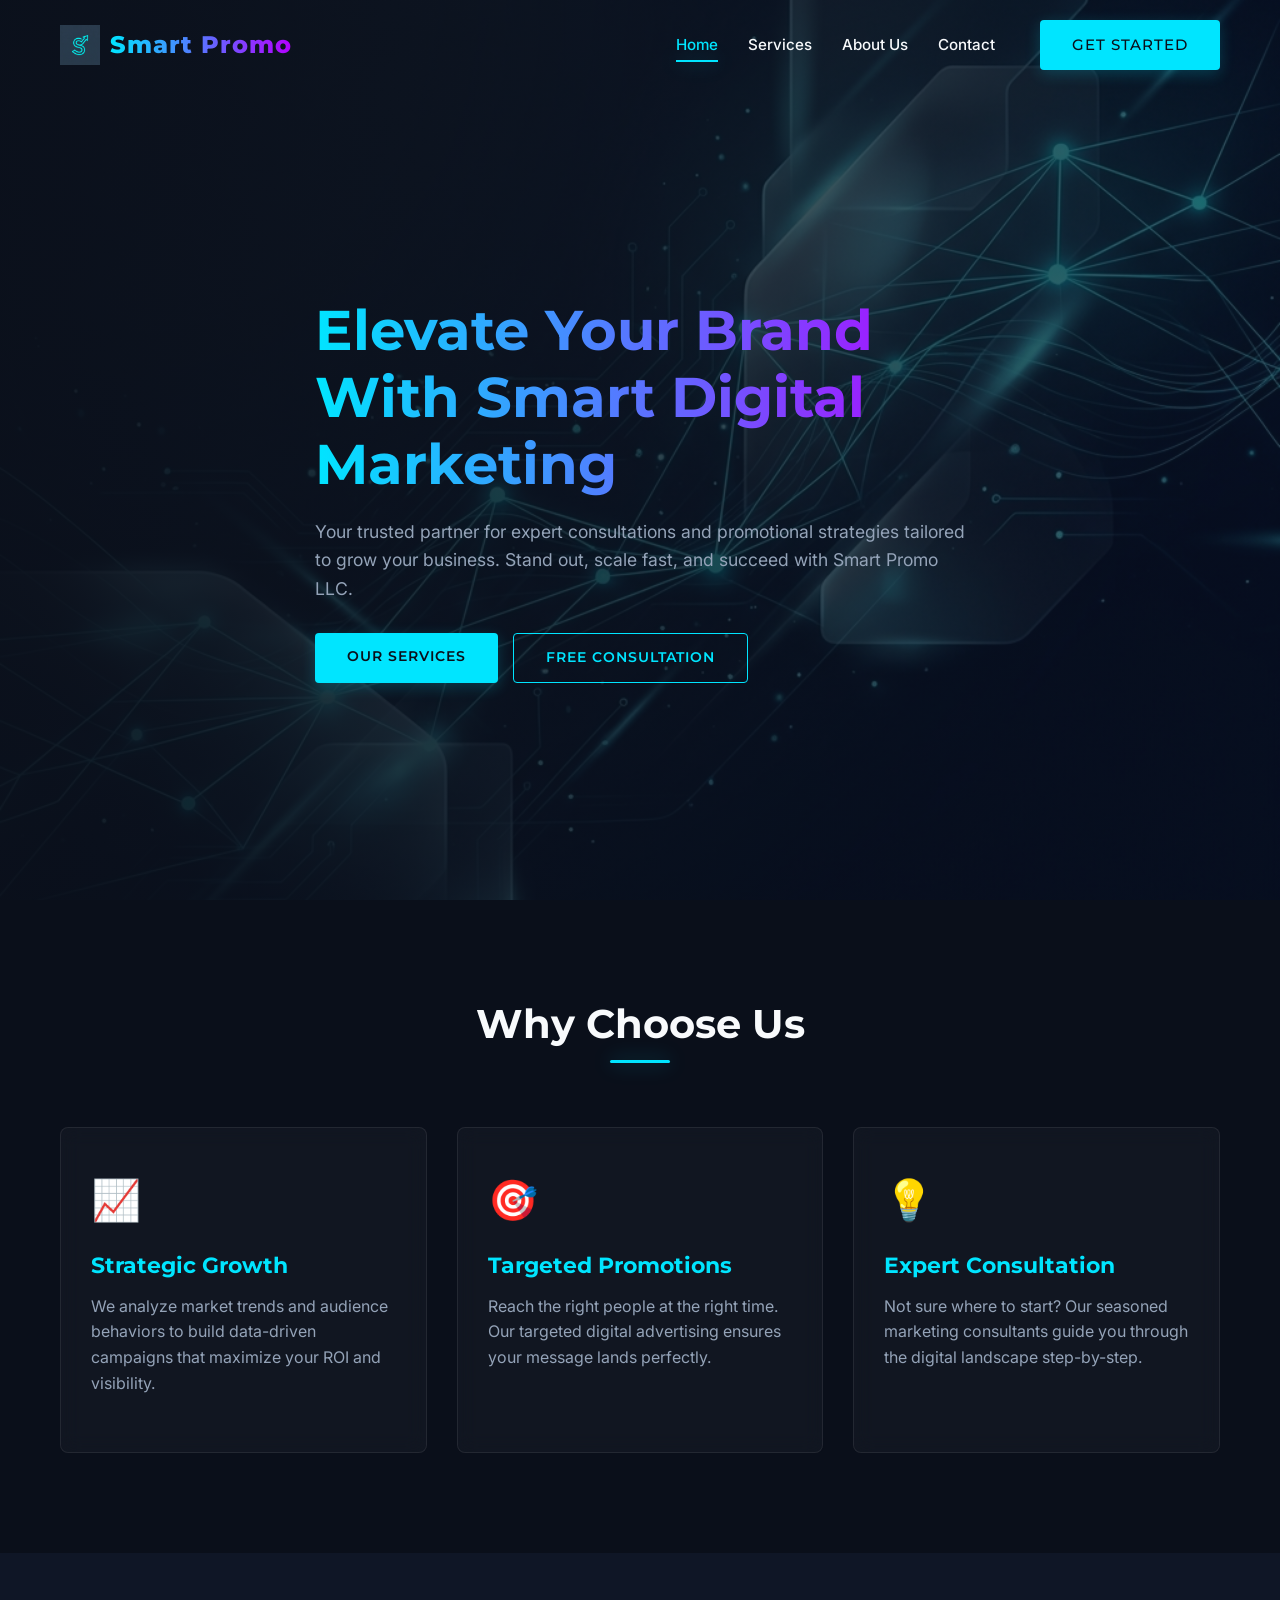
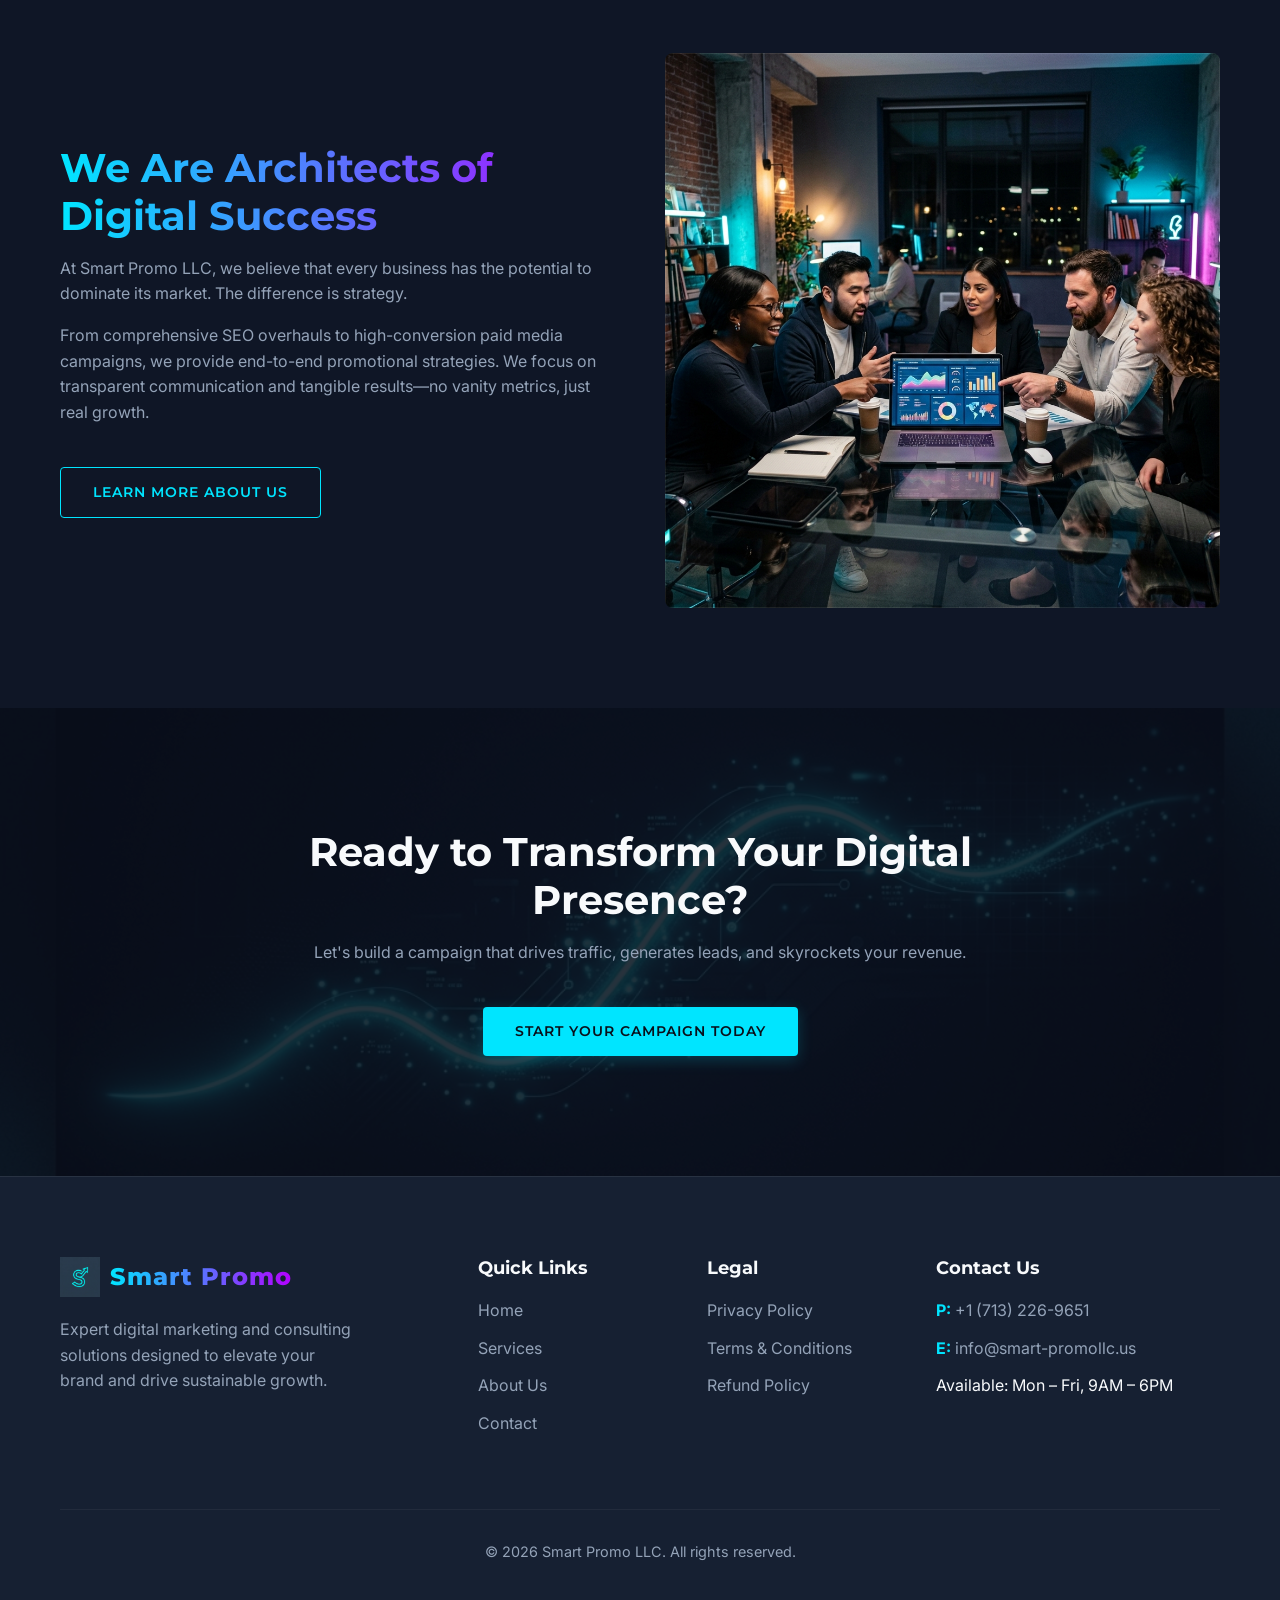
==== index.html @ 74897e9b "feat: initial commit for Smart Promo LLC website build" ====
<!DOCTYPE html>
<html lang="en">
<head>
  <meta charset="UTF-8">
  <meta name="viewport" content="width=device-width, initial-scale=1.0">
  <title>Smart Promo LLC — Digital Marketing & Brand Growth</title>
  <meta name="description" content="Smart Promo LLC helps businesses grow through expert digital marketing, promotional strategies, and consulting.">
  <link rel="stylesheet" href="style.css">
  <link rel="icon" href="logo.png" type="image/png">
</head>
<body>

  <!-- Header / Navigation -->
  <header class="header">
    <div class="container nav-container">
      <a href="index.html" class="logo-wrapper">
        <img src="logo.png" alt="Smart Promo LLC Icon" class="logo-icon">
        <span class="logo-text text-gradient">Smart Promo</span>
      </a>
      
      <button class="mobile-menu-btn">☰</button>
      
      <nav class="nav-links">
        <a href="index.html">Home</a>
        <a href="services.html">Services</a>
        <a href="about.html">About Us</a>
        <a href="contact.html">Contact</a>
        <a href="contact.html" class="btn btn-primary" style="color: #0a0f1a; margin-left: 15px;">Get Started</a>
      </nav>
    </div>
  </header>

  <!-- Hero Section -->
  <section class="hero">
    <div class="container">
      <div class="hero-content reveal">
        <h1 class="text-gradient">Elevate Your Brand With Smart Digital Marketing</h1>
        <p>Your trusted partner for expert consultations and promotional strategies tailored to grow your business. Stand out, scale fast, and succeed with Smart Promo LLC.</p>
        <div class="hero-buttons">
          <a href="services.html" class="btn btn-primary">Our Services</a>
          <a href="contact.html" class="btn btn-outline">Free Consultation</a>
        </div>
      </div>
    </div>
  </section>

  <!-- Key Values / Quick Services -->
  <section class="section-padding">
    <div class="container">
      <div class="section-title reveal">
        <h2>Why Choose Us</h2>
      </div>
      
      <div class="glass-grid">
        <div class="glass-card reveal">
          <div class="icon">📈</div>
          <h3 class="text-cyan">Strategic Growth</h3>
          <p>We analyze market trends and audience behaviors to build data-driven campaigns that maximize your ROI and visibility.</p>
        </div>
        
        <div class="glass-card reveal" style="transition-delay: 0.1s;">
          <div class="icon">🎯</div>
          <h3 class="text-cyan">Targeted Promotions</h3>
          <p>Reach the right people at the right time. Our targeted digital advertising ensures your message lands perfectly.</p>
        </div>
        
        <div class="glass-card reveal" style="transition-delay: 0.2s;">
          <div class="icon">💡</div>
          <h3 class="text-cyan">Expert Consultation</h3>
          <p>Not sure where to start? Our seasoned marketing consultants guide you through the digital landscape step-by-step.</p>
        </div>
      </div>
    </div>
  </section>

  <!-- About Preview -->
  <section class="section-padding bg-secondary">
    <div class="container split-layout">
      <div class="content reveal">
        <h2 class="text-gradient">We Are Architects of Digital Success</h2>
        <p>At Smart Promo LLC, we believe that every business has the potential to dominate its market. The difference is strategy.</p>
        <p>From comprehensive SEO overhauls to high-conversion paid media campaigns, we provide end-to-end promotional strategies. We focus on transparent communication and tangible results—no vanity metrics, just real growth.</p>
        <br>
        <a href="about.html" class="btn btn-outline">Learn More About Us</a>
      </div>
      <div class="image-wrapper reveal">
        <img src="images/about.png" alt="Smart Promo LLC Digital Marketing Team">
      </div>
    </div>
  </section>

  <!-- CTA Section -->
  <section class="cta-section">
    <div class="container">
      <div class="cta-content reveal">
        <h2>Ready to Transform Your Digital Presence?</h2>
        <p>Let's build a campaign that drives traffic, generates leads, and skyrockets your revenue.</p>
        <br>
        <a href="contact.html" class="btn btn-primary">Start Your Campaign Today</a>
      </div>
    </div>
  </section>

  <!-- Footer -->
  <footer class="footer">
    <div class="container">
      <div class="footer-grid">
        <div class="footer-col">
          <div class="logo-wrapper" style="margin-bottom: 20px;">
            <img src="logo.png" alt="Smart Promo LLC Logo" class="logo-icon">
            <span class="logo-text text-gradient">Smart Promo</span>
          </div>
          <p style="max-width: 300px;">Expert digital marketing and consulting solutions designed to elevate your brand and drive sustainable growth.</p>
        </div>
        
        <div class="footer-col">
          <h4>Quick Links</h4>
          <ul class="footer-links">
            <li><a href="index.html">Home</a></li>
            <li><a href="services.html">Services</a></li>
            <li><a href="about.html">About Us</a></li>
            <li><a href="contact.html">Contact</a></li>
          </ul>
        </div>
        
        <div class="footer-col">
          <h4>Legal</h4>
          <ul class="footer-links">
            <li><a href="privacy-policy.html">Privacy Policy</a></li>
            <li><a href="terms-and-conditions.html">Terms & Conditions</a></li>
            <li><a href="refund-policy.html">Refund Policy</a></li>
          </ul>
        </div>
        
        <div class="footer-col">
          <h4>Contact Us</h4>
          <ul class="footer-links">
            <li><strong class="text-cyan">P:</strong> <a href="tel:+17132269651">+1 (713) 226-9651</a></li>
            <li><strong class="text-cyan">E:</strong> <a href="mailto:info@smart-promollc.us">info@smart-promollc.us</a></li>
            <li>Available: Mon – Fri, 9AM – 6PM</li>
          </ul>
        </div>
      </div>
      
      <div class="footer-bottom">
        <p>&copy; 2026 Smart Promo LLC. All rights reserved.</p>
      </div>
    </div>
  </footer>

  <script src="main.js"></script>
</body>
</html>
---- style.css ----
@import url('https://fonts.googleapis.com/css2?family=Inter:wght@300;400;500;600;700&family=Montserrat:wght@500;600;700;800&display=swap');

:root {
  /* Dark Slate Blue Theme Inspired by NTZ Solutions */
  --bg-primary: #0a0f1a;
  --bg-secondary: #0f1626;
  --bg-tertiary: #162032;
  
  /* Cyber / Tech Accents */
  --accent-cyan: #00e5ff;
  --accent-cyan-hover: #00b8cc;
  --accent-magenta: #b400ff;
  
  /* Text Colors */
  --text-main: #f8fafc;
  --text-muted: #94a3b8;
  
  /* Components */
  --card-bg: rgba(255, 255, 255, 0.03);
  --card-border: rgba(255, 255, 255, 0.08);
  --glass-bg: rgba(10, 15, 26, 0.85);
  
  /* Effects */
  --glow-cyan: 0 0 20px rgba(0, 229, 255, 0.4);
  --glow-magenta: 0 0 20px rgba(180, 0, 255, 0.4);
  --transition: all 0.3s cubic-bezier(0.4, 0, 0.2, 1);
  
  /* Typography */
  --font-heading: 'Montserrat', sans-serif;
  --font-body: 'Inter', sans-serif;
}

/* Base Styles */
* {
  margin: 0;
  padding: 0;
  box-sizing: border-box;
}

html {
  scroll-behavior: smooth;
}

body {
  font-family: var(--font-body);
  background-color: var(--bg-primary);
  color: var(--text-main);
  line-height: 1.6;
  overflow-x: hidden;
}

h1, h2, h3, h4, h5, h6 {
  font-family: var(--font-heading);
  font-weight: 700;
  line-height: 1.2;
  margin-bottom: 1rem;
}

h1 { font-size: 3.5rem; }
h2 { font-size: 2.5rem; }
h3 { font-size: 1.75rem; }

p {
  color: var(--text-muted);
  margin-bottom: 1rem;
}

a {
  text-decoration: none;
  color: var(--text-main);
  transition: var(--transition);
}

ul {
  list-style: none;
}

img {
  max-width: 100%;
  height: auto;
  display: block;
}

.container {
  max-width: 1200px;
  margin: 0 auto;
  padding: 0 20px;
}

/* Typography Utilities */
.text-cyan {
  color: var(--accent-cyan);
}

.text-gradient {
  background: linear-gradient(90deg, var(--accent-cyan), var(--accent-magenta));
  -webkit-background-clip: text;
  -webkit-text-fill-color: transparent;
}

.section-title {
  text-align: center;
  margin-bottom: 3rem;
}

.section-title h2 {
  display: inline-block;
  position: relative;
  padding-bottom: 15px;
}

.section-title h2::after {
  content: '';
  position: absolute;
  bottom: 0;
  left: 50%;
  transform: translateX(-50%);
  width: 60px;
  height: 3px;
  background: var(--accent-cyan);
  border-radius: 2px;
  box-shadow: var(--glow-cyan);
}

/* Button Styles */
.btn {
  display: inline-block;
  padding: 0.8rem 2rem;
  font-family: var(--font-heading);
  font-weight: 600;
  text-transform: uppercase;
  letter-spacing: 1px;
  border-radius: 4px;
  cursor: pointer;
  border: none;
  transition: var(--transition);
  font-size: 0.9rem;
}

.btn-primary {
  background-color: var(--accent-cyan);
  color: var(--bg-primary);
  box-shadow: 0 4px 15px rgba(0, 229, 255, 0.2);
}

.btn-primary:hover {
  background-color: var(--accent-cyan-hover);
  box-shadow: var(--glow-cyan);
  transform: translateY(-2px);
}

.btn-outline {
  background: transparent;
  border: 1px solid var(--accent-cyan);
  color: var(--accent-cyan);
}

.btn-outline:hover {
  background: rgba(0, 229, 255, 0.1);
  box-shadow: inset 0 0 10px rgba(0, 229, 255, 0.2);
}

/* Header & Navigation */
.header {
  position: fixed;
  top: 0;
  width: 100%;
  z-index: 1000;
  background: transparent;
  transition: var(--transition);
  padding: 20px 0;
}

.header.scrolled {
  background: var(--glass-bg);
  backdrop-filter: blur(10px);
  -webkit-backdrop-filter: blur(10px);
  padding: 15px 0;
  border-bottom: 1px solid var(--card-border);
}

.nav-container {
  display: flex;
  justify-content: space-between;
  align-items: center;
}

.logo-wrapper {
  display: flex;
  align-items: center;
  gap: 10px;
}

.logo-icon {
  width: 40px;
  height: auto;
}

.logo-text {
  font-family: var(--font-heading);
  font-size: 1.5rem;
  font-weight: 800;
  letter-spacing: 1px;
}

.nav-links {
  display: flex;
  gap: 30px;
  align-items: center;
}

.nav-links a {
  font-weight: 500;
  font-size: 0.95rem;
  position: relative;
}

.nav-links a::after {
  content: '';
  position: absolute;
  bottom: -5px;
  left: 0;
  width: 0;
  height: 2px;
  background: var(--accent-cyan);
  transition: var(--transition);
  box-shadow: var(--glow-cyan);
}

.nav-links a:hover::after,
.nav-links a.active::after {
  width: 100%;
}

.nav-links a:hover,
.nav-links a.active {
  color: var(--accent-cyan);
}

.mobile-menu-btn {
  display: none;
  font-size: 1.5rem;
  color: var(--text-main);
  background: none;
  border: none;
  cursor: pointer;
}

/* Hero Section */
.hero {
  min-height: 100vh;
  display: flex;
  align-items: center;
  position: relative;
  background: url('images/hero.png') center/cover no-repeat;
  padding-top: 80px;
}

.hero::before {
  content: '';
  position: absolute;
  top: 0;
  left: 0;
  width: 100%;
  height: 100%;
  background: linear-gradient(to right, rgba(10, 15, 26, 0.95) 0%, rgba(10, 15, 26, 0.6) 100%);
}

.hero-content {
  position: relative;
  z-index: 1;
  max-width: 650px;
}

.hero h1 {
  margin-bottom: 20px;
}

.hero p {
  font-size: 1.1rem;
  margin-bottom: 30px;
}

.hero-buttons {
  display: flex;
  gap: 15px;
}

/* Glass Cards (Services/Features) */
.glass-grid {
  display: grid;
  grid-template-columns: repeat(auto-fit, minmax(300px, 1fr));
  gap: 30px;
  margin-top: 3rem;
}

.glass-card {
  background: var(--card-bg);
  border: 1px solid var(--card-border);
  border-radius: 8px;
  padding: 40px 30px;
  backdrop-filter: blur(10px);
  -webkit-backdrop-filter: blur(10px);
  transition: var(--transition);
  position: relative;
  overflow: hidden;
}

.glass-card::before {
  content: '';
  position: absolute;
  top: 0;
  left: 0;
  width: 2px;
  height: 0;
  background: var(--accent-cyan);
  transition: var(--transition);
  box-shadow: var(--glow-cyan);
}

.glass-card:hover {
  transform: translateY(-5px);
  background: rgba(255, 255, 255, 0.05);
  border-color: rgba(0, 229, 255, 0.2);
  box-shadow: 0 10px 30px rgba(0, 0, 0, 0.5);
}

.glass-card:hover::before {
  height: 100%;
}

.glass-card .icon {
  font-size: 2.5rem;
  color: var(--accent-cyan);
  margin-bottom: 20px;
}

.glass-card h3 {
  margin-bottom: 15px;
  font-size: 1.4rem;
}

/* Layout Sections */
.section-padding {
  padding: 100px 0;
}

.bg-secondary {
  background-color: var(--bg-secondary);
}

.split-layout {
  display: grid;
  grid-template-columns: 1fr 1fr;
  gap: 50px;
  align-items: center;
}

.image-wrapper {
  position: relative;
  border-radius: 8px;
  overflow: hidden;
}

.image-wrapper::after {
  content: '';
  position: absolute;
  top: 0;
  left: 0;
  width: 100%;
  height: 100%;
  box-shadow: inset 0 0 0 1px var(--card-border);
  pointer-events: none;
}

/* CTA Section */
.cta-section {
  background: url('images/cta.png') center/cover no-repeat;
  position: relative;
  text-align: center;
  padding: 120px 0;
}

.cta-section::before {
  content: '';
  position: absolute;
  top: 0;
  left: 0;
  width: 100%;
  height: 100%;
  background: rgba(10, 15, 26, 0.85);
}

.cta-content {
  position: relative;
  z-index: 1;
  max-width: 800px;
  margin: 0 auto;
}

/* Contact Form */
.contact-grid {
  display: grid;
  grid-template-columns: 1fr 1.5fr;
  gap: 50px;
}

.contact-info-card {
  background: var(--bg-secondary);
  padding: 40px;
  border-radius: 8px;
  border: 1px solid var(--card-border);
}

.contact-item {
  display: flex;
  align-items: flex-start;
  gap: 15px;
  margin-bottom: 30px;
}

.contact-item .icon {
  color: var(--accent-cyan);
  font-size: 1.5rem;
}

.form-group {
  margin-bottom: 20px;
}

.form-group label {
  display: block;
  margin-bottom: 8px;
  font-size: 0.9rem;
  color: var(--text-muted);
}

.form-control {
  width: 100%;
  background: rgba(255, 255, 255, 0.05);
  border: 1px solid var(--card-border);
  padding: 12px 15px;
  border-radius: 4px;
  color: var(--text-main);
  font-family: var(--font-body);
  transition: var(--transition);
}

.form-control:focus {
  outline: none;
  border-color: var(--accent-cyan);
  background: rgba(255, 255, 255, 0.08);
}

textarea.form-control {
  resize: vertical;
  min-height: 150px;
}

/* Page Headers (for inner pages) */
.page-header {
  padding: 160px 0 80px;
  text-align: center;
  background: var(--bg-secondary);
  border-bottom: 1px solid var(--card-border);
}

.breadcrumbs {
  margin-top: 15px;
  color: var(--text-muted);
  font-size: 0.9rem;
}

.breadcrumbs a {
  color: var(--accent-cyan);
}

/* Legal Pages Content */
.legal-content {
  max-width: 800px;
  margin: 0 auto;
}

.legal-content h3 {
  margin-top: 2rem;
  color: var(--text-main);
}

.legal-content ul {
  list-style: disc;
  padding-left: 20px;
  margin-bottom: 1rem;
  color: var(--text-muted);
}

/* Footer */
.footer {
  background: var(--bg-tertiary);
  padding: 80px 0 30px;
  border-top: 1px solid var(--card-border);
}

.footer-grid {
  display: grid;
  grid-template-columns: 2fr 1fr 1fr 1.5fr;
  gap: 40px;
  margin-bottom: 60px;
}

.footer-col h4 {
  color: var(--text-main);
  margin-bottom: 20px;
  font-size: 1.1rem;
}

.footer-links li {
  margin-bottom: 12px;
}

.footer-links a {
  color: var(--text-muted);
}

.footer-links a:hover {
  color: var(--accent-cyan);
}

.footer-bottom {
  text-align: center;
  padding-top: 30px;
  border-top: 1px solid rgba(255, 255, 255, 0.05);
  color: var(--text-muted);
  font-size: 0.9rem;
}

/* Scroll Reveal Animation */
.reveal {
  opacity: 0;
  transform: translateY(30px);
  transition: all 0.8s ease;
}

.reveal.active {
  opacity: 1;
  transform: translateY(0);
}

/* Responsive Design */
@media (max-width: 992px) {
  h1 { font-size: 3rem; }
  .split-layout, .contact-grid {
    grid-template-columns: 1fr;
  }
  .footer-grid {
    grid-template-columns: 1fr 1fr;
  }
}

@media (max-width: 768px) {
  h1 { font-size: 2.5rem; }
  h2 { font-size: 2rem; }
  
  .nav-links {
    position: fixed;
    top: 0;
    right: -100%;
    width: 250px;
    height: 100vh;
    background: var(--bg-secondary);
    flex-direction: column;
    padding-top: 100px;
    transition: var(--transition);
    border-left: 1px solid var(--card-border);
  }

  .nav-links.active {
    right: 0;
  }

  .mobile-menu-btn {
    display: block;
    z-index: 1001;
  }
  
  .footer-grid {
    grid-template-columns: 1fr;
  }
}
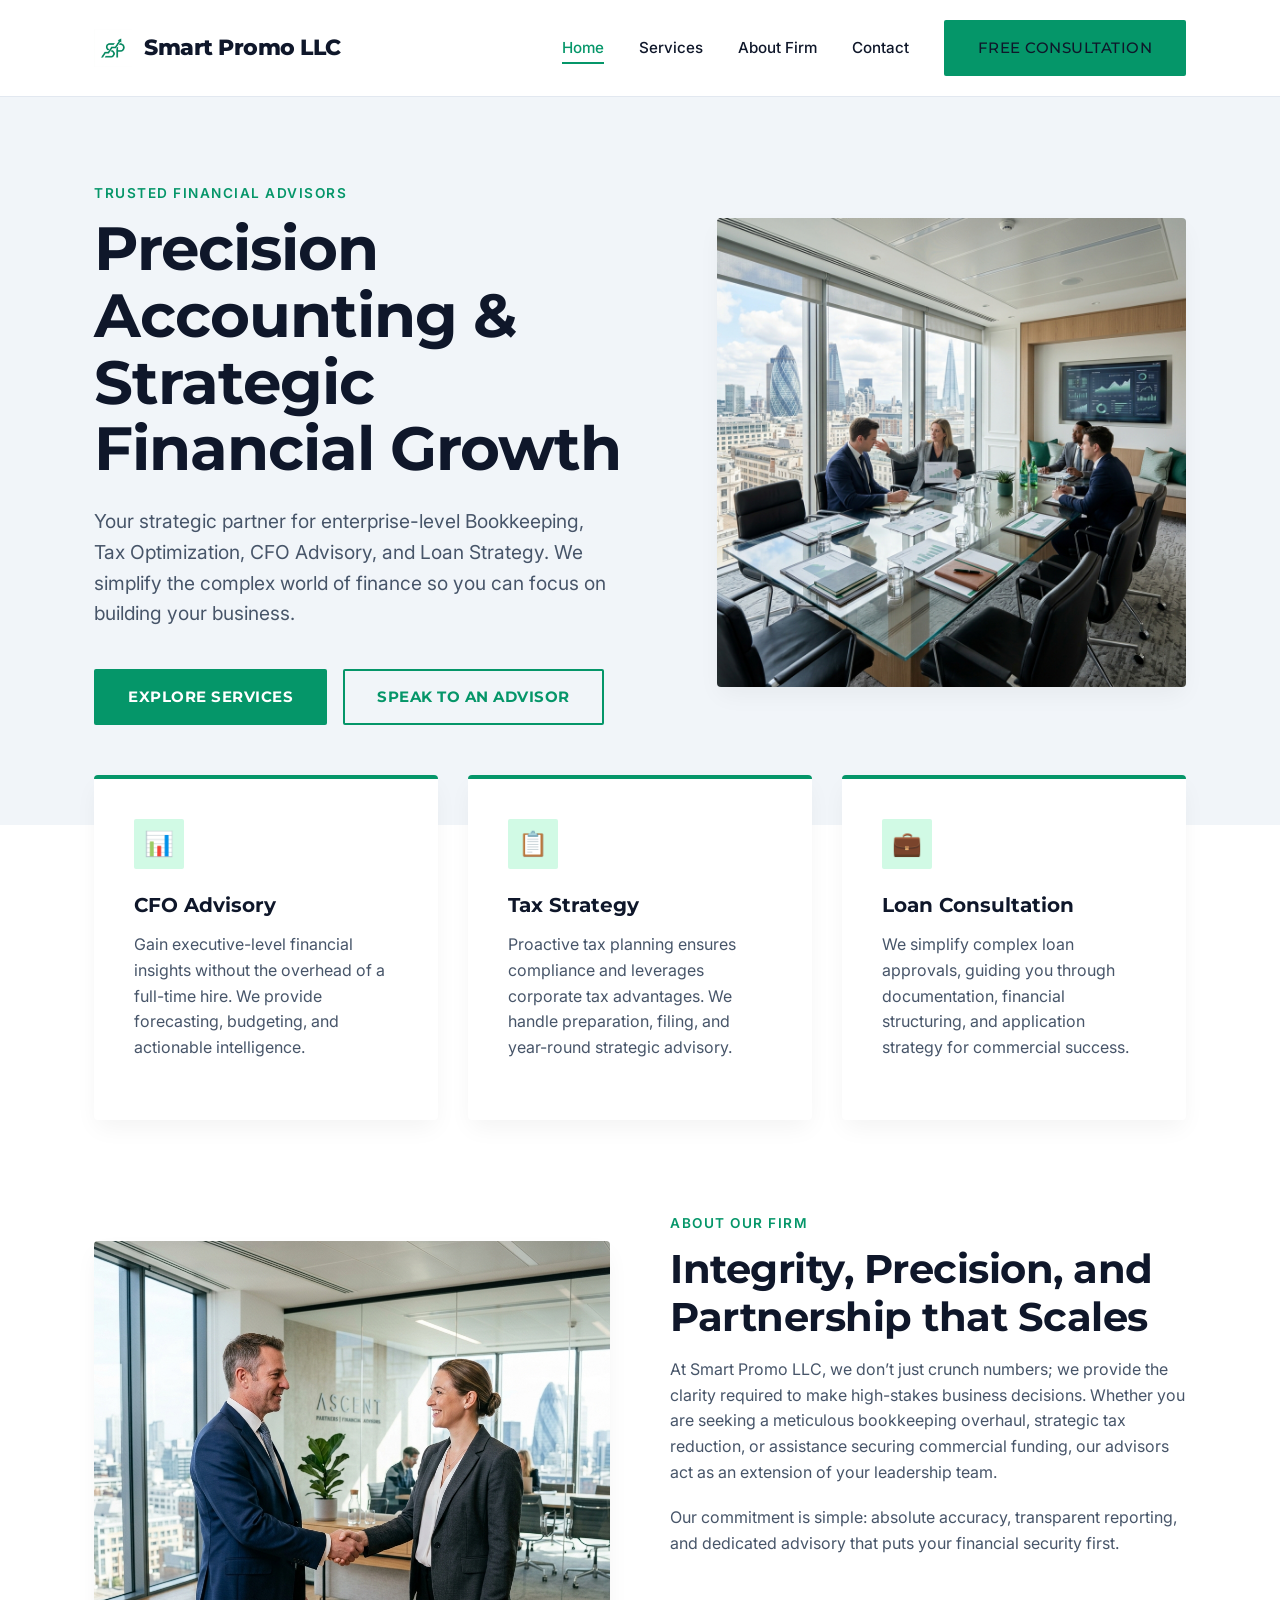
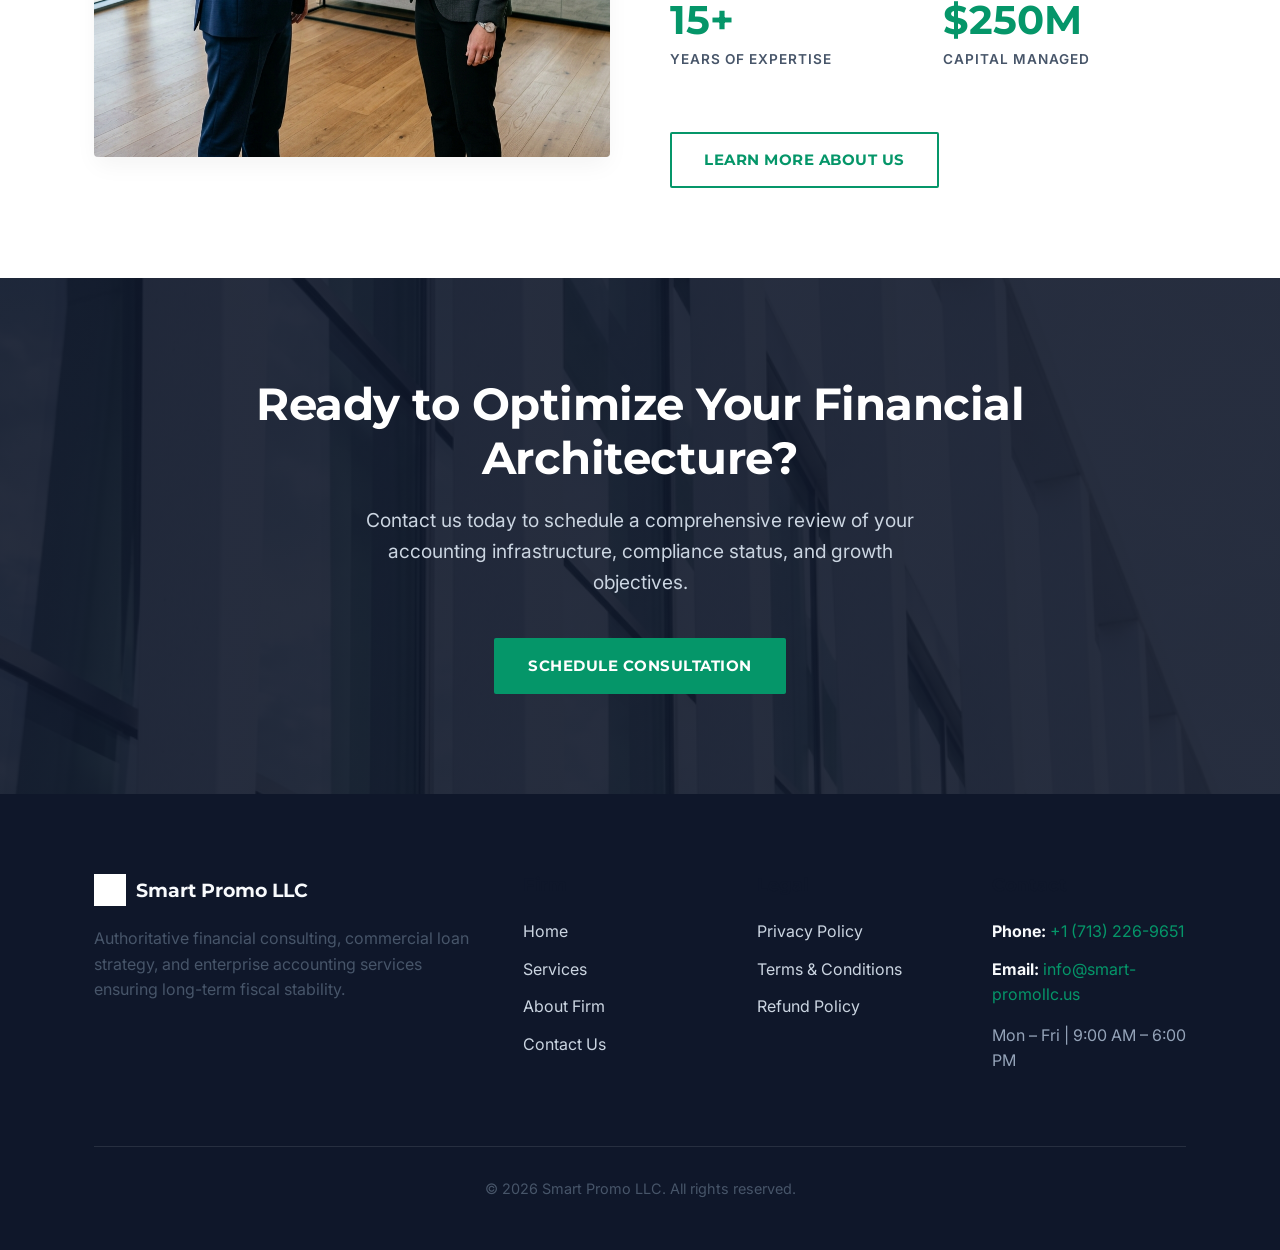
==== commit 8efc8bfd: "refactor: pivot to corporate light theme and financial accounting content" ====
--- a/index.html
+++ b/index.html
@@ -3,19 +3,19 @@
 <head>
   <meta charset="UTF-8">
   <meta name="viewport" content="width=device-width, initial-scale=1.0">
-  <title>Smart Promo LLC — Digital Marketing & Brand Growth</title>
-  <meta name="description" content="Smart Promo LLC helps businesses grow through expert digital marketing, promotional strategies, and consulting.">
+  <title>Smart Promo LLC — Expert Financial Consulting & Tax Services</title>
+  <meta name="description" content="Professional Bookkeeping, Virtual CFO, Tax Advisory, and Loan Consultation services by Smart Promo LLC.">
   <link rel="stylesheet" href="style.css">
   <link rel="icon" href="logo.png" type="image/png">
 </head>
 <body>
 
-  <!-- Header / Navigation -->
+  <!-- Header -->
   <header class="header">
     <div class="container nav-container">
       <a href="index.html" class="logo-wrapper">
         <img src="logo.png" alt="Smart Promo LLC Icon" class="logo-icon">
-        <span class="logo-text text-gradient">Smart Promo</span>
+        <span class="logo-text">Smart Promo LLC</span>
       </a>
       
       <button class="mobile-menu-btn">☰</button>
@@ -23,81 +23,88 @@
       <nav class="nav-links">
         <a href="index.html">Home</a>
         <a href="services.html">Services</a>
-        <a href="about.html">About Us</a>
+        <a href="about.html">About Firm</a>
         <a href="contact.html">Contact</a>
-        <a href="contact.html" class="btn btn-primary" style="color: #0a0f1a; margin-left: 15px;">Get Started</a>
+        <a href="contact.html" class="btn btn-primary">Free Consultation</a>
       </nav>
     </div>
   </header>
 
   <!-- Hero Section -->
   <section class="hero">
-    <div class="container">
+    <div class="container hero-grid">
       <div class="hero-content reveal">
-        <h1 class="text-gradient">Elevate Your Brand With Smart Digital Marketing</h1>
-        <p>Your trusted partner for expert consultations and promotional strategies tailored to grow your business. Stand out, scale fast, and succeed with Smart Promo LLC.</p>
+        <span class="section-tag">Trusted Financial Advisors</span>
+        <h1>Precision Accounting & Strategic Financial Growth</h1>
+        <p>Your strategic partner for enterprise-level Bookkeeping, Tax Optimization, CFO Advisory, and Loan Strategy. We simplify the complex world of finance so you can focus on building your business.</p>
         <div class="hero-buttons">
-          <a href="services.html" class="btn btn-primary">Our Services</a>
-          <a href="contact.html" class="btn btn-outline">Free Consultation</a>
+          <a href="services.html" class="btn btn-primary">Explore Services</a>
+          <a href="contact.html" class="btn btn-outline">Speak to an Advisor</a>
         </div>
+      </div>
+      <div class="hero-image reveal">
+        <img src="images/hero.png" alt="Corporate Boardroom Smart Promo LLC">
       </div>
     </div>
   </section>
 
-  <!-- Key Values / Quick Services -->
-  <section class="section-padding">
+  <!-- Feature Grid -->
+  <section>
     <div class="container">
-      <div class="section-title reveal">
-        <h2>Why Choose Us</h2>
-      </div>
-      
-      <div class="glass-grid">
-        <div class="glass-card reveal">
-          <div class="icon">📈</div>
-          <h3 class="text-cyan">Strategic Growth</h3>
-          <p>We analyze market trends and audience behaviors to build data-driven campaigns that maximize your ROI and visibility.</p>
+      <div class="feature-grid">
+        <div class="feature-card reveal">
+          <div class="feature-icon">📊</div>
+          <h3>CFO Advisory</h3>
+          <p>Gain executive-level financial insights without the overhead of a full-time hire. We provide forecasting, budgeting, and actionable intelligence.</p>
         </div>
-        
-        <div class="glass-card reveal" style="transition-delay: 0.1s;">
-          <div class="icon">🎯</div>
-          <h3 class="text-cyan">Targeted Promotions</h3>
-          <p>Reach the right people at the right time. Our targeted digital advertising ensures your message lands perfectly.</p>
+        <div class="feature-card reveal" style="transition-delay: 0.1s;">
+          <div class="feature-icon">📋</div>
+          <h3>Tax Strategy</h3>
+          <p>Proactive tax planning ensures compliance and leverages corporate tax advantages. We handle preparation, filing, and year-round strategic advisory.</p>
         </div>
-        
-        <div class="glass-card reveal" style="transition-delay: 0.2s;">
-          <div class="icon">💡</div>
-          <h3 class="text-cyan">Expert Consultation</h3>
-          <p>Not sure where to start? Our seasoned marketing consultants guide you through the digital landscape step-by-step.</p>
+        <div class="feature-card reveal" style="transition-delay: 0.2s;">
+          <div class="feature-icon">💼</div>
+          <h3>Loan Consultation</h3>
+          <p>We simplify complex loan approvals, guiding you through documentation, financial structuring, and application strategy for commercial success.</p>
         </div>
       </div>
     </div>
   </section>
 
   <!-- About Preview -->
-  <section class="section-padding bg-secondary">
+  <section class="section-padding bg-primary">
     <div class="container split-layout">
+      <div class="image-wrapper reveal">
+        <img src="images/about.png" alt="Financial professionals shaking hands" style="border-radius: 4px; box-shadow: var(--shadow-lg);">
+      </div>
       <div class="content reveal">
-        <h2 class="text-gradient">We Are Architects of Digital Success</h2>
-        <p>At Smart Promo LLC, we believe that every business has the potential to dominate its market. The difference is strategy.</p>
-        <p>From comprehensive SEO overhauls to high-conversion paid media campaigns, we provide end-to-end promotional strategies. We focus on transparent communication and tangible results—no vanity metrics, just real growth.</p>
+        <span class="section-tag">About Our Firm</span>
+        <h2>Integrity, Precision, and Partnership that Scales</h2>
+        <p>At Smart Promo LLC, we don’t just crunch numbers; we provide the clarity required to make high-stakes business decisions. Whether you are seeking a meticulous bookkeeping overhaul, strategic tax reduction, or assistance securing commercial funding, our advisors act as an extension of your leadership team.</p>
+        <p>Our commitment is simple: absolute accuracy, transparent reporting, and dedicated advisory that puts your financial security first.</p>
+        
+        <div class="stat-grid">
+          <div class="stat-item">
+            <h4>15+</h4>
+            <p>Years of Expertise</p>
+          </div>
+          <div class="stat-item">
+            <h4>$250M</h4>
+            <p>Capital Managed</p>
+          </div>
+        </div>
         <br>
-        <a href="about.html" class="btn btn-outline">Learn More About Us</a>
-      </div>
-      <div class="image-wrapper reveal">
-        <img src="images/about.png" alt="Smart Promo LLC Digital Marketing Team">
+        <a href="about.html" class="btn btn-outline" style="margin-top: 15px;">Learn More About Us</a>
       </div>
     </div>
   </section>
 
-  <!-- CTA Section -->
-  <section class="cta-section">
-    <div class="container">
-      <div class="cta-content reveal">
-        <h2>Ready to Transform Your Digital Presence?</h2>
-        <p>Let's build a campaign that drives traffic, generates leads, and skyrockets your revenue.</p>
-        <br>
-        <a href="contact.html" class="btn btn-primary">Start Your Campaign Today</a>
-      </div>
+  <!-- CTA -->
+  <section class="cta-block">
+    <div class="container reveal">
+      <h2 style="color: white;">Ready to Optimize Your Financial Architecture?</h2>
+      <p style="color: #cbd5e1;">Contact us today to schedule a comprehensive review of your accounting infrastructure, compliance status, and growth objectives.</p>
+      <a href="contact.html" class="btn btn-primary">Schedule Consultation</a>
     </div>
   </section>
 
@@ -106,20 +113,20 @@
     <div class="container">
       <div class="footer-grid">
         <div class="footer-col">
-          <div class="logo-wrapper" style="margin-bottom: 20px;">
-            <img src="logo.png" alt="Smart Promo LLC Logo" class="logo-icon">
-            <span class="logo-text text-gradient">Smart Promo</span>
+          <div class="footer-logo">
+            <img src="logo.png" alt="Smart Promo LLC Logo">
+            <span>Smart Promo LLC</span>
           </div>
-          <p style="max-width: 300px;">Expert digital marketing and consulting solutions designed to elevate your brand and drive sustainable growth.</p>
+          <p>Authoritative financial consulting, commercial loan strategy, and enterprise accounting services ensuring long-term fiscal stability.</p>
         </div>
         
         <div class="footer-col">
-          <h4>Quick Links</h4>
+          <h4>Firm</h4>
           <ul class="footer-links">
             <li><a href="index.html">Home</a></li>
             <li><a href="services.html">Services</a></li>
-            <li><a href="about.html">About Us</a></li>
-            <li><a href="contact.html">Contact</a></li>
+            <li><a href="about.html">About Firm</a></li>
+            <li><a href="contact.html">Contact Us</a></li>
           </ul>
         </div>
         
@@ -133,11 +140,11 @@
         </div>
         
         <div class="footer-col">
-          <h4>Contact Us</h4>
+          <h4>Contact</h4>
           <ul class="footer-links">
-            <li><strong class="text-cyan">P:</strong> <a href="tel:+17132269651">+1 (713) 226-9651</a></li>
-            <li><strong class="text-cyan">E:</strong> <a href="mailto:info@smart-promollc.us">info@smart-promollc.us</a></li>
-            <li>Available: Mon – Fri, 9AM – 6PM</li>
+            <li><strong>Phone:</strong> <a href="tel:+17132269651" style="color:#059669;">+1 (713) 226-9651</a></li>
+            <li><strong>Email:</strong> <a href="mailto:info@smart-promollc.us" style="color:#059669;">info@smart-promollc.us</a></li>
+            <li style="margin-top: 15px; color:#94a3b8;">Mon – Fri | 9:00 AM – 6:00 PM</li>
           </ul>
         </div>
       </div>
--- a/style.css
+++ b/style.css
@@ -1,33 +1,35 @@
-@import url('https://fonts.googleapis.com/css2?family=Inter:wght@300;400;500;600;700&family=Montserrat:wght@500;600;700;800&display=swap');
+@import url('https://fonts.googleapis.com/css2?family=Inter:wght@400;500;600&family=Montserrat:wght@600;700;800&display=swap');
 
 :root {
-  /* Dark Slate Blue Theme Inspired by NTZ Solutions */
-  --bg-primary: #0a0f1a;
-  --bg-secondary: #0f1626;
-  --bg-tertiary: #162032;
+  /* Clean Corporate Light Theme - Smart Promo LLC */
+  --bg-primary: #ffffff;
+  --bg-secondary: #f8fafc;
+  --bg-tertiary: #f1f5f9;
   
-  /* Cyber / Tech Accents */
-  --accent-cyan: #00e5ff;
-  --accent-cyan-hover: #00b8cc;
-  --accent-magenta: #b400ff;
+  /* Financial Accent - Emerald Green */
+  --accent-primary: #059669;
+  --accent-hover: #047857;
+  --accent-light: #d1fae5;
   
-  /* Text Colors */
-  --text-main: #f8fafc;
-  --text-muted: #94a3b8;
+  /* Charcoal / Dark Slate Text */
+  --text-main: #0f172a;
+  --text-muted: #475569;
+  --text-light: #94a3b8;
   
-  /* Components */
-  --card-bg: rgba(255, 255, 255, 0.03);
-  --card-border: rgba(255, 255, 255, 0.08);
-  --glass-bg: rgba(10, 15, 26, 0.85);
+  /* Dark Header/Footer */
+  --bg-dark: #0f172a;
+  --text-on-dark: #f8fafc;
   
-  /* Effects */
-  --glow-cyan: 0 0 20px rgba(0, 229, 255, 0.4);
-  --glow-magenta: 0 0 20px rgba(180, 0, 255, 0.4);
-  --transition: all 0.3s cubic-bezier(0.4, 0, 0.2, 1);
+  /* Layout Variables */
+  --shadow-sm: 0 1px 3px rgba(0,0,0,0.05);
+  --shadow-md: 0 4px 6px -1px rgba(0,0,0,0.1);
+  --shadow-lg: 0 10px 25px -3px rgba(0,0,0,0.05);
+  --border-color: #e2e8f0;
   
   /* Typography */
   --font-heading: 'Montserrat', sans-serif;
   --font-body: 'Inter', sans-serif;
+  --transition: all 0.3s ease;
 }
 
 /* Base Styles */
@@ -46,29 +48,33 @@
   background-color: var(--bg-primary);
   color: var(--text-main);
   line-height: 1.6;
-  overflow-x: hidden;
+  -webkit-font-smoothing: antialiased;
 }
 
 h1, h2, h3, h4, h5, h6 {
   font-family: var(--font-heading);
-  font-weight: 700;
+  color: var(--text-main);
   line-height: 1.2;
   margin-bottom: 1rem;
 }
 
-h1 { font-size: 3.5rem; }
-h2 { font-size: 2.5rem; }
-h3 { font-size: 1.75rem; }
+h1 { font-size: 3.5rem; letter-spacing: -1px; }
+h2 { font-size: 2.5rem; letter-spacing: -0.5px; }
+h3 { font-size: 1.5rem; }
 
 p {
   color: var(--text-muted);
-  margin-bottom: 1rem;
+  margin-bottom: 1.25rem;
 }
 
 a {
   text-decoration: none;
-  color: var(--text-main);
+  color: var(--accent-primary);
   transition: var(--transition);
+}
+
+a:hover {
+  color: var(--accent-hover);
 }
 
 ul {
@@ -82,101 +88,107 @@
 }
 
 .container {
-  max-width: 1200px;
+  max-width: 1140px;
   margin: 0 auto;
-  padding: 0 20px;
-}
-
-/* Typography Utilities */
-.text-cyan {
-  color: var(--accent-cyan);
-}
-
-.text-gradient {
-  background: linear-gradient(90deg, var(--accent-cyan), var(--accent-magenta));
-  -webkit-background-clip: text;
-  -webkit-text-fill-color: transparent;
-}
-
-.section-title {
+  padding: 0 24px;
+}
+
+/* Utilities */
+.text-emerald { color: var(--accent-primary); }
+.text-dark { color: var(--text-main); }
+
+.section-padding { padding: 90px 0; }
+.bg-secondary { background-color: var(--bg-secondary); }
+.bg-tertiary { background-color: var(--bg-tertiary); }
+.bg-dark { 
+  background-color: var(--bg-dark); 
+  color: var(--text-on-dark); 
+}
+.bg-dark h1, .bg-dark h2, .bg-dark h3, .bg-dark p {
+  color: var(--text-on-dark);
+}
+.bg-dark .text-muted {
+  color: #cbd5e1;
+}
+
+.section-header {
   text-align: center;
-  margin-bottom: 3rem;
-}
-
-.section-title h2 {
+  max-width: 700px;
+  margin: 0 auto 50px;
+}
+
+.section-tag {
   display: inline-block;
-  position: relative;
-  padding-bottom: 15px;
-}
-
-.section-title h2::after {
-  content: '';
-  position: absolute;
-  bottom: 0;
-  left: 50%;
-  transform: translateX(-50%);
-  width: 60px;
-  height: 3px;
-  background: var(--accent-cyan);
-  border-radius: 2px;
-  box-shadow: var(--glow-cyan);
-}
-
-/* Button Styles */
-.btn {
-  display: inline-block;
-  padding: 0.8rem 2rem;
-  font-family: var(--font-heading);
+  color: var(--accent-primary);
   font-weight: 600;
   text-transform: uppercase;
-  letter-spacing: 1px;
-  border-radius: 4px;
+  letter-spacing: 1.5px;
+  font-size: 0.85rem;
+  margin-bottom: 10px;
+}
+
+/* Buttons */
+.btn {
+  display: inline-flex;
+  align-items: center;
+  justify-content: center;
+  padding: 14px 32px;
+  font-family: var(--font-heading);
+  font-size: 0.95rem;
+  font-weight: 700;
+  text-transform: uppercase;
+  letter-spacing: 0.5px;
+  border-radius: 2px;
   cursor: pointer;
-  border: none;
+  border: 2px solid transparent;
   transition: var(--transition);
-  font-size: 0.9rem;
 }
 
 .btn-primary {
-  background-color: var(--accent-cyan);
-  color: var(--bg-primary);
-  box-shadow: 0 4px 15px rgba(0, 229, 255, 0.2);
+  background-color: var(--accent-primary);
+  color: #fff;
 }
 
 .btn-primary:hover {
-  background-color: var(--accent-cyan-hover);
-  box-shadow: var(--glow-cyan);
+  background-color: var(--accent-hover);
+  color: #fff;
   transform: translateY(-2px);
+  box-shadow: var(--shadow-md);
 }
 
 .btn-outline {
-  background: transparent;
-  border: 1px solid var(--accent-cyan);
-  color: var(--accent-cyan);
+  background-color: transparent;
+  border-color: var(--accent-primary);
+  color: var(--accent-primary);
 }
 
 .btn-outline:hover {
-  background: rgba(0, 229, 255, 0.1);
-  box-shadow: inset 0 0 10px rgba(0, 229, 255, 0.2);
+  background-color: var(--accent-primary);
+  color: #fff;
 }
 
 /* Header & Navigation */
 .header {
-  position: fixed;
+  position: absolute;
   top: 0;
   width: 100%;
   z-index: 1000;
-  background: transparent;
+  background: var(--bg-primary);
+  border-bottom: 1px solid var(--border-color);
+  padding: 20px 0;
   transition: var(--transition);
-  padding: 20px 0;
 }
 
 .header.scrolled {
-  background: var(--glass-bg);
-  backdrop-filter: blur(10px);
-  -webkit-backdrop-filter: blur(10px);
+  position: fixed;
   padding: 15px 0;
-  border-bottom: 1px solid var(--card-border);
+  box-shadow: var(--shadow-sm);
+  animation: slideDown 0.5s ease;
+}
+
+@keyframes slideDown {
+  from { transform: translateY(-100%); }
+  to { transform: translateY(0); }
 }
 
 .nav-container {
@@ -188,28 +200,30 @@
 .logo-wrapper {
   display: flex;
   align-items: center;
-  gap: 10px;
+  gap: 12px;
 }
 
 .logo-icon {
-  width: 40px;
-  height: auto;
+  width: 38px;
+  height: 38px;
 }
 
 .logo-text {
   font-family: var(--font-heading);
-  font-size: 1.5rem;
+  font-size: 1.4rem;
   font-weight: 800;
-  letter-spacing: 1px;
+  color: var(--text-main);
+  letter-spacing: -0.5px;
 }
 
 .nav-links {
   display: flex;
-  gap: 30px;
-  align-items: center;
+  align-items: center;
+  gap: 35px;
 }
 
 .nav-links a {
+  color: var(--text-main);
   font-weight: 500;
   font-size: 0.95rem;
   position: relative;
@@ -218,13 +232,12 @@
 .nav-links a::after {
   content: '';
   position: absolute;
-  bottom: -5px;
+  bottom: -4px;
   left: 0;
   width: 0;
   height: 2px;
-  background: var(--accent-cyan);
+  background-color: var(--accent-primary);
   transition: var(--transition);
-  box-shadow: var(--glow-cyan);
 }
 
 .nav-links a:hover::after,
@@ -234,283 +247,338 @@
 
 .nav-links a:hover,
 .nav-links a.active {
-  color: var(--accent-cyan);
+  color: var(--accent-primary);
 }
 
 .mobile-menu-btn {
   display: none;
-  font-size: 1.5rem;
-  color: var(--text-main);
+  font-size: 1.8rem;
   background: none;
   border: none;
+  color: var(--text-main);
   cursor: pointer;
 }
 
 /* Hero Section */
 .hero {
-  min-height: 100vh;
+  padding: 180px 0 100px;
+  background-color: var(--bg-tertiary);
+  min-height: 85vh;
   display: flex;
   align-items: center;
   position: relative;
-  background: url('images/hero.png') center/cover no-repeat;
-  padding-top: 80px;
-}
-
-.hero::before {
+  overflow: hidden;
+}
+
+.hero-grid {
+  display: grid;
+  grid-template-columns: 1.2fr 1fr;
+  gap: 60px;
+  align-items: center;
+}
+
+.hero-content h1 {
+  font-size: 3.8rem;
+  line-height: 1.1;
+  margin-bottom: 24px;
+}
+
+.hero-content p {
+  font-size: 1.2rem;
+  color: var(--text-muted);
+  margin-bottom: 40px;
+  max-width: 520px;
+}
+
+.hero-buttons {
+  display: flex;
+  gap: 16px;
+}
+
+.hero-image {
+  position: relative;
+}
+
+.hero-image img {
+  border-radius: 4px;
+  box-shadow: var(--shadow-lg);
+  display: block;
+}
+
+.hero-image::before {
   content: '';
   position: absolute;
-  top: 0;
-  left: 0;
+  top: -20px;
+  left: -20px;
   width: 100%;
   height: 100%;
-  background: linear-gradient(to right, rgba(10, 15, 26, 0.95) 0%, rgba(10, 15, 26, 0.6) 100%);
-}
-
-.hero-content {
+  border: 2px solid var(--accent-primary);
+  border-radius: 4px;
+  z-index: -1;
+}
+
+/* Feature Cards Grid */
+.feature-grid {
+  display: grid;
+  grid-template-columns: repeat(3, 1fr);
+  gap: 30px;
+  margin-top: -50px; /* Overlap hero */
   position: relative;
-  z-index: 1;
-  max-width: 650px;
-}
-
-.hero h1 {
-  margin-bottom: 20px;
-}
-
-.hero p {
-  font-size: 1.1rem;
-  margin-bottom: 30px;
-}
-
-.hero-buttons {
-  display: flex;
-  gap: 15px;
-}
-
-/* Glass Cards (Services/Features) */
-.glass-grid {
+  z-index: 10;
+}
+
+.feature-card {
+  background: var(--bg-primary);
+  padding: 40px;
+  border-radius: 4px;
+  box-shadow: var(--shadow-lg);
+  border-top: 4px solid var(--accent-primary);
+  transition: var(--transition);
+}
+
+.feature-card:hover {
+  transform: translateY(-5px);
+}
+
+.feature-icon {
+  width: 50px;
+  height: 50px;
+  background: var(--accent-light);
+  color: var(--accent-primary);
+  display: flex;
+  align-items: center;
+  justify-content: center;
+  border-radius: 2px;
+  font-size: 1.5rem;
+  margin-bottom: 24px;
+}
+
+.feature-card h3 {
+  font-size: 1.25rem;
+  margin-bottom: 15px;
+}
+
+/* Services Grid (General) */
+.services-grid {
   display: grid;
-  grid-template-columns: repeat(auto-fit, minmax(300px, 1fr));
+  grid-template-columns: repeat(auto-fill, minmax(320px, 1fr));
   gap: 30px;
-  margin-top: 3rem;
-}
-
-.glass-card {
-  background: var(--card-bg);
-  border: 1px solid var(--card-border);
-  border-radius: 8px;
-  padding: 40px 30px;
-  backdrop-filter: blur(10px);
-  -webkit-backdrop-filter: blur(10px);
+}
+
+.service-card {
+  background: var(--bg-primary);
+  border: 1px solid var(--border-color);
+  padding: 40px;
   transition: var(--transition);
-  position: relative;
-  overflow: hidden;
-}
-
-.glass-card::before {
+}
+
+.service-card:hover {
+  border-color: var(--accent-primary);
+  box-shadow: var(--shadow-md);
+}
+
+.service-card h3 {
+  font-size: 1.3rem;
+  margin-bottom: 15px;
+  display: flex;
+  align-items: center;
+  gap: 10px;
+}
+
+.service-card h3::before {
   content: '';
-  position: absolute;
-  top: 0;
-  left: 0;
-  width: 2px;
-  height: 0;
-  background: var(--accent-cyan);
-  transition: var(--transition);
-  box-shadow: var(--glow-cyan);
-}
-
-.glass-card:hover {
-  transform: translateY(-5px);
-  background: rgba(255, 255, 255, 0.05);
-  border-color: rgba(0, 229, 255, 0.2);
-  box-shadow: 0 10px 30px rgba(0, 0, 0, 0.5);
-}
-
-.glass-card:hover::before {
-  height: 100%;
-}
-
-.glass-card .icon {
-  font-size: 2.5rem;
-  color: var(--accent-cyan);
-  margin-bottom: 20px;
-}
-
-.glass-card h3 {
-  margin-bottom: 15px;
-  font-size: 1.4rem;
-}
-
-/* Layout Sections */
-.section-padding {
-  padding: 100px 0;
-}
-
-.bg-secondary {
-  background-color: var(--bg-secondary);
-}
-
+  display: block;
+  width: 12px;
+  height: 12px;
+  background-color: var(--accent-primary);
+}
+
+/* Split Layout */
 .split-layout {
   display: grid;
   grid-template-columns: 1fr 1fr;
-  gap: 50px;
-  align-items: center;
-}
-
-.image-wrapper {
-  position: relative;
-  border-radius: 8px;
-  overflow: hidden;
-}
-
-.image-wrapper::after {
-  content: '';
-  position: absolute;
-  top: 0;
-  left: 0;
-  width: 100%;
-  height: 100%;
-  box-shadow: inset 0 0 0 1px var(--card-border);
-  pointer-events: none;
-}
-
-/* CTA Section */
-.cta-section {
-  background: url('images/cta.png') center/cover no-repeat;
-  position: relative;
+  gap: 60px;
+  align-items: center;
+}
+
+.stat-grid {
+  display: grid;
+  grid-template-columns: 1fr 1fr;
+  gap: 30px;
+  margin-top: 40px;
+}
+
+.stat-item h4 {
+  font-size: 2.5rem;
+  color: var(--accent-primary);
+  margin-bottom: 5px;
+}
+
+.stat-item p {
+  font-weight: 600;
+  text-transform: uppercase;
+  font-size: 0.85rem;
+  letter-spacing: 1px;
+}
+
+/* CTA Block */
+.cta-block {
   text-align: center;
-  padding: 120px 0;
-}
-
-.cta-section::before {
-  content: '';
-  position: absolute;
-  top: 0;
-  left: 0;
-  width: 100%;
-  height: 100%;
-  background: rgba(10, 15, 26, 0.85);
-}
-
-.cta-content {
-  position: relative;
-  z-index: 1;
-  max-width: 800px;
-  margin: 0 auto;
-}
-
-/* Contact Form */
-.contact-grid {
+  padding: 100px 0;
+  background: linear-gradient(rgba(15, 23, 42, 0.9), rgba(15, 23, 42, 0.9)), url('images/cta.png') center/cover;
+}
+
+.cta-block h2 {
+  font-size: 2.8rem;
+  margin-bottom: 20px;
+}
+
+.cta-block p {
+  font-size: 1.2rem;
+  max-width: 600px;
+  margin: 0 auto 40px;
+}
+
+/* Forms & Contact */
+.contact-wrapper {
   display: grid;
   grid-template-columns: 1fr 1.5fr;
   gap: 50px;
 }
 
-.contact-info-card {
-  background: var(--bg-secondary);
+.contact-info-list {
+  background: var(--bg-tertiary);
   padding: 40px;
-  border-radius: 8px;
-  border: 1px solid var(--card-border);
-}
-
-.contact-item {
-  display: flex;
-  align-items: flex-start;
-  gap: 15px;
+  border-left: 4px solid var(--accent-primary);
+}
+
+.info-item {
   margin-bottom: 30px;
 }
 
-.contact-item .icon {
-  color: var(--accent-cyan);
-  font-size: 1.5rem;
+.info-item h4 {
+  font-size: 0.9rem;
+  text-transform: uppercase;
+  color: var(--text-muted);
+  margin-bottom: 8px;
+}
+
+.info-item p {
+  font-size: 1.1rem;
+  color: var(--text-main);
+  font-weight: 500;
+  margin: 0;
 }
 
 .form-group {
   margin-bottom: 20px;
 }
 
-.form-group label {
+.form-label {
   display: block;
+  font-weight: 600;
   margin-bottom: 8px;
   font-size: 0.9rem;
-  color: var(--text-muted);
 }
 
 .form-control {
   width: 100%;
-  background: rgba(255, 255, 255, 0.05);
-  border: 1px solid var(--card-border);
-  padding: 12px 15px;
-  border-radius: 4px;
-  color: var(--text-main);
+  padding: 14px;
+  border: 1px solid var(--border-color);
+  background: #fff;
   font-family: var(--font-body);
   transition: var(--transition);
 }
 
 .form-control:focus {
   outline: none;
-  border-color: var(--accent-cyan);
-  background: rgba(255, 255, 255, 0.08);
+  border-color: var(--accent-primary);
+  box-shadow: 0 0 0 3px var(--accent-light);
 }
 
 textarea.form-control {
+  min-height: 150px;
   resize: vertical;
-  min-height: 150px;
-}
-
-/* Page Headers (for inner pages) */
+}
+
+/* Page Headers (Inner Pages) */
 .page-header {
   padding: 160px 0 80px;
+  background-color: var(--bg-tertiary);
   text-align: center;
-  background: var(--bg-secondary);
-  border-bottom: 1px solid var(--card-border);
+  border-bottom: 1px solid var(--border-color);
+}
+
+.page-header h1 {
+  margin-bottom: 10px;
 }
 
 .breadcrumbs {
-  margin-top: 15px;
+  font-weight: 500;
+}
+
+.breadcrumbs a {
   color: var(--text-muted);
-  font-size: 0.9rem;
-}
-
-.breadcrumbs a {
-  color: var(--accent-cyan);
-}
-
-/* Legal Pages Content */
-.legal-content {
+}
+
+/* Legal Pages */
+.legal-container {
   max-width: 800px;
   margin: 0 auto;
 }
 
 .legal-content h3 {
-  margin-top: 2rem;
-  color: var(--text-main);
+  margin-top: 2.5rem;
+  border-bottom: 1px solid var(--border-color);
+  padding-bottom: 10px;
 }
 
 .legal-content ul {
   list-style: disc;
   padding-left: 20px;
-  margin-bottom: 1rem;
+  margin-bottom: 1.25rem;
+}
+
+.legal-content li {
+  margin-bottom: 10px;
   color: var(--text-muted);
 }
 
 /* Footer */
 .footer {
-  background: var(--bg-tertiary);
+  background-color: var(--bg-dark);
+  color: var(--text-on-dark);
   padding: 80px 0 30px;
-  border-top: 1px solid var(--card-border);
 }
 
 .footer-grid {
   display: grid;
-  grid-template-columns: 2fr 1fr 1fr 1.5fr;
+  grid-template-columns: 2fr 1fr 1fr 1fr;
   gap: 40px;
   margin-bottom: 60px;
 }
 
-.footer-col h4 {
-  color: var(--text-main);
+.footer-logo {
+  display: flex;
+  align-items: center;
+  gap: 10px;
   margin-bottom: 20px;
+}
+
+.footer-logo img {
+  width: 32px;
+  filter: brightness(0) invert(1);
+}
+
+.footer-logo span {
+  font-family: var(--font-heading);
+  font-size: 1.2rem;
+  font-weight: 700;
+}
+
+.footer h4 {
   font-size: 1.1rem;
+  margin-bottom: 24px;
 }
 
 .footer-links li {
@@ -518,38 +586,32 @@
 }
 
 .footer-links a {
-  color: var(--text-muted);
+  color: #cbd5e1;
 }
 
 .footer-links a:hover {
-  color: var(--accent-cyan);
+  color: var(--accent-primary);
 }
 
 .footer-bottom {
   text-align: center;
   padding-top: 30px;
-  border-top: 1px solid rgba(255, 255, 255, 0.05);
-  color: var(--text-muted);
+  border-top: 1px solid rgba(255, 255, 255, 0.1);
+  color: #94a3b8;
   font-size: 0.9rem;
 }
 
-/* Scroll Reveal Animation */
-.reveal {
-  opacity: 0;
-  transform: translateY(30px);
-  transition: all 0.8s ease;
-}
-
-.reveal.active {
-  opacity: 1;
-  transform: translateY(0);
-}
-
-/* Responsive Design */
+/* Responsive */
 @media (max-width: 992px) {
-  h1 { font-size: 3rem; }
-  .split-layout, .contact-grid {
+  .hero-grid, .split-layout, .contact-wrapper {
     grid-template-columns: 1fr;
+  }
+  .feature-grid {
+    grid-template-columns: 1fr;
+    margin-top: 40px;
+  }
+  .hero {
+    padding-top: 140px;
   }
   .footer-grid {
     grid-template-columns: 1fr 1fr;
@@ -561,25 +623,25 @@
   h2 { font-size: 2rem; }
   
   .nav-links {
-    position: fixed;
-    top: 0;
-    right: -100%;
-    width: 250px;
-    height: 100vh;
-    background: var(--bg-secondary);
+    position: absolute;
+    top: 70px;
+    left: 0;
+    width: 100%;
+    background: var(--bg-primary);
     flex-direction: column;
-    padding-top: 100px;
+    padding: 20px 0;
+    border-bottom: 1px solid var(--border-color);
+    box-shadow: var(--shadow-md);
+    clip-path: polygon(0 0, 100% 0, 100% 0, 0 0);
     transition: var(--transition);
-    border-left: 1px solid var(--card-border);
   }
 
   .nav-links.active {
-    right: 0;
+    clip-path: polygon(0 0, 100% 0, 100% 100%, 0 100%);
   }
 
   .mobile-menu-btn {
     display: block;
-    z-index: 1001;
   }
   
   .footer-grid {
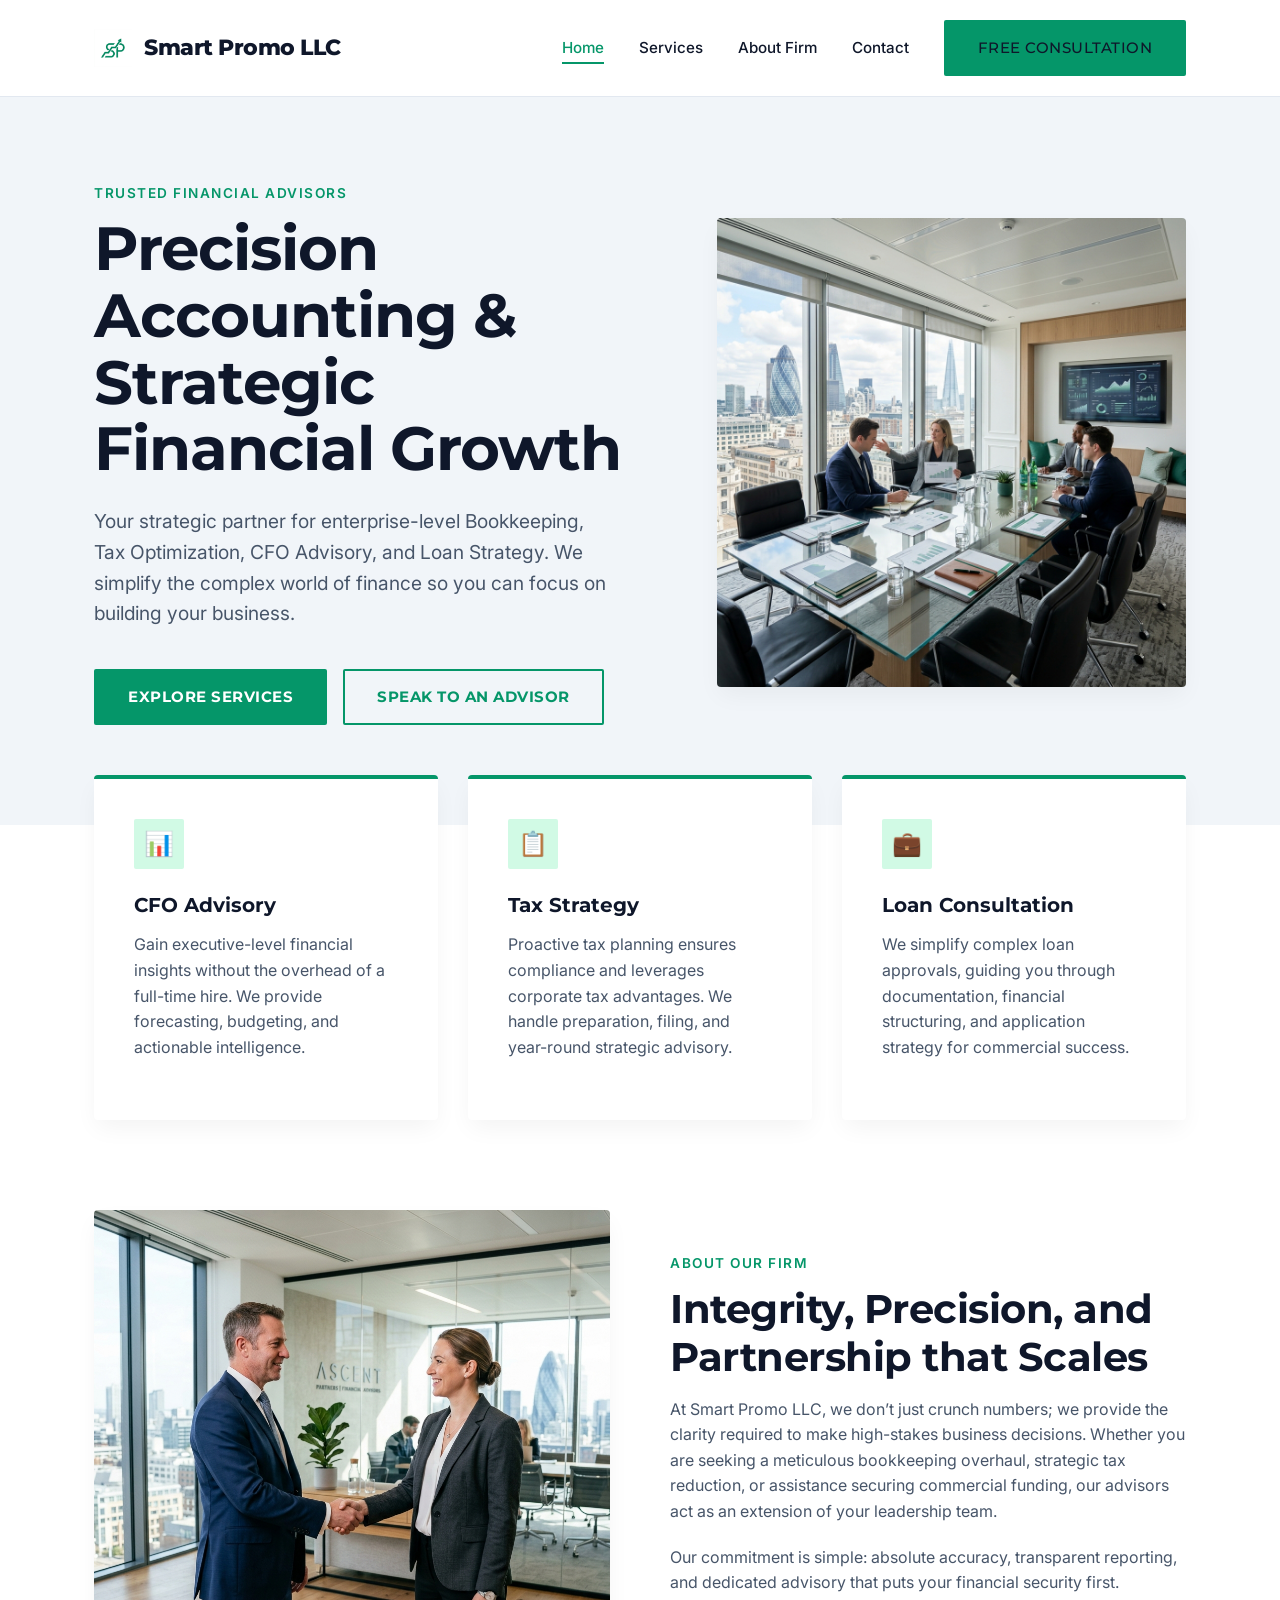
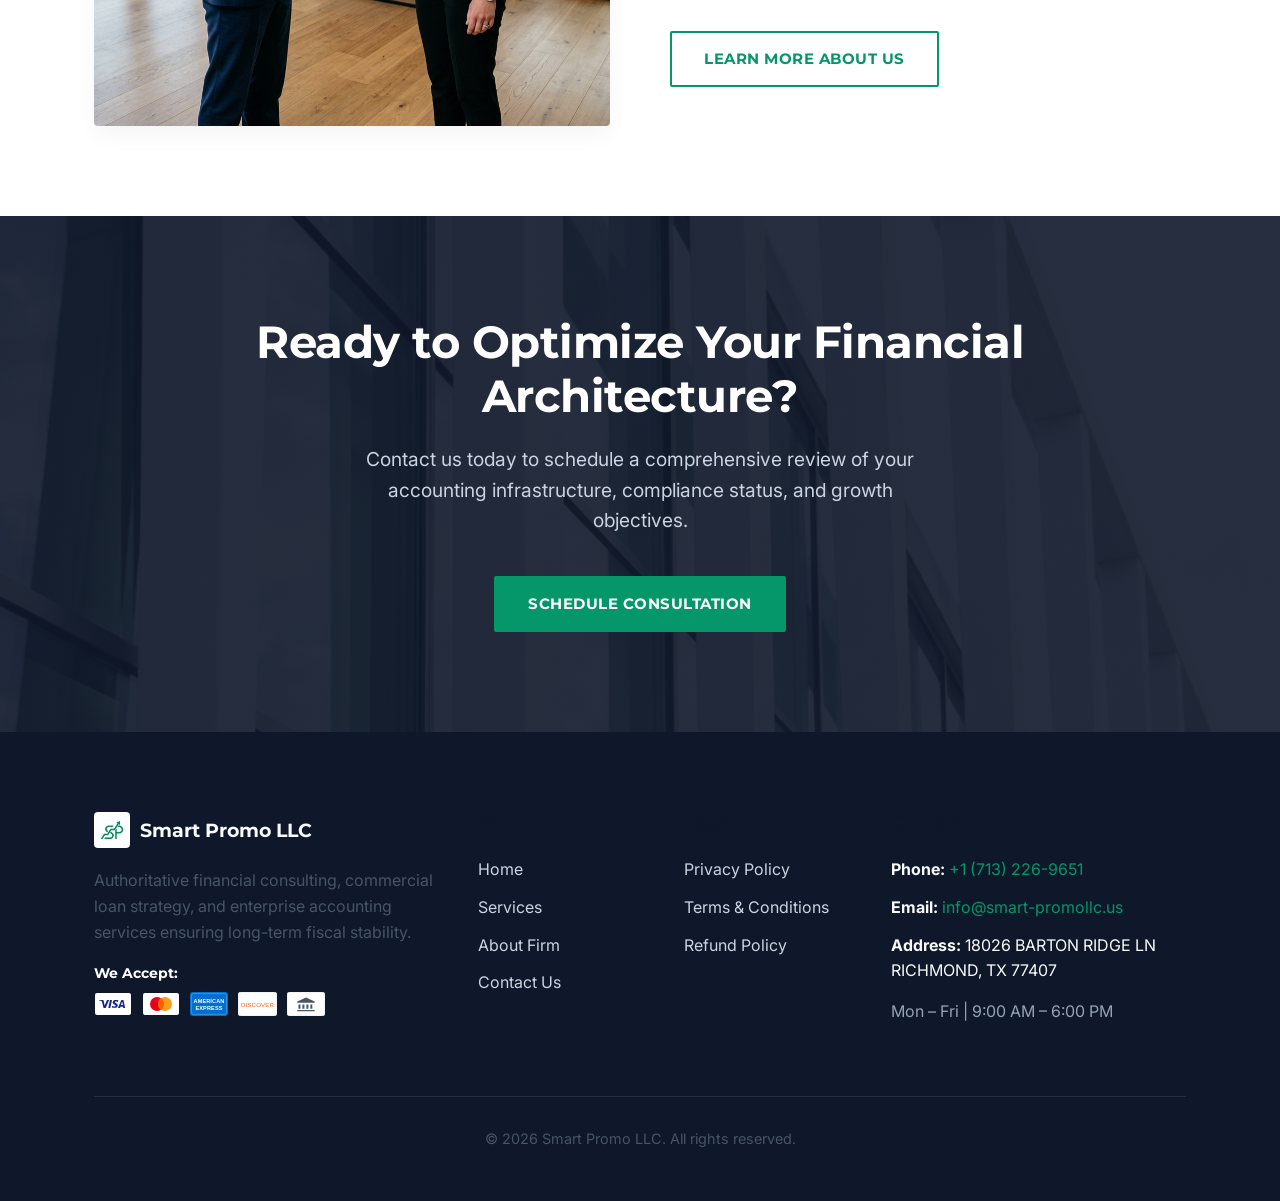
==== commit 407acee6: "chore: update company address to 18026 BARTON RIDGE LN" ====
--- a/index.html
+++ b/index.html
@@ -83,17 +83,7 @@
         <p>At Smart Promo LLC, we don’t just crunch numbers; we provide the clarity required to make high-stakes business decisions. Whether you are seeking a meticulous bookkeeping overhaul, strategic tax reduction, or assistance securing commercial funding, our advisors act as an extension of your leadership team.</p>
         <p>Our commitment is simple: absolute accuracy, transparent reporting, and dedicated advisory that puts your financial security first.</p>
         
-        <div class="stat-grid">
-          <div class="stat-item">
-            <h4>15+</h4>
-            <p>Years of Expertise</p>
-          </div>
-          <div class="stat-item">
-            <h4>$250M</h4>
-            <p>Capital Managed</p>
-          </div>
-        </div>
-        <br>
+        
         <a href="about.html" class="btn btn-outline" style="margin-top: 15px;">Learn More About Us</a>
       </div>
     </div>
@@ -118,6 +108,16 @@
             <span>Smart Promo LLC</span>
           </div>
           <p>Authoritative financial consulting, commercial loan strategy, and enterprise accounting services ensuring long-term fiscal stability.</p>
+          <div class="payment-methods" style="margin-top: 20px;">
+            <h4 style="margin-bottom: 10px; font-size: 14px; color: white;">We Accept:</h4>
+            <div class="payment-icons" style="display: flex; gap: 10px; flex-wrap: wrap;">
+              <img src="images/visa.svg" alt="Visa" class="payment-icon" title="Visa" style="height: 24px;" />
+              <img src="images/mastercard.svg" alt="Mastercard" class="payment-icon" title="Mastercard" style="height: 24px;" />
+              <img src="images/amex.svg" alt="American Express" class="payment-icon" title="American Express" style="height: 24px;" />
+              <img src="images/discover.svg" alt="Discover" class="payment-icon" title="Discover" style="height: 24px;" />
+              <img src="images/bank-transfer.svg" alt="Bank Transfer" class="payment-icon" title="Bank Transfer" style="height: 24px;" />
+            </div>
+          </div>
         </div>
         
         <div class="footer-col">
@@ -144,6 +144,7 @@
           <ul class="footer-links">
             <li><strong>Phone:</strong> <a href="tel:+17132269651" style="color:#059669;">+1 (713) 226-9651</a></li>
             <li><strong>Email:</strong> <a href="mailto:info@smart-promollc.us" style="color:#059669;">info@smart-promollc.us</a></li>
+            <li><strong>Address:</strong> 18026 BARTON RIDGE LN RICHMOND, TX 77407</li>
             <li style="margin-top: 15px; color:#94a3b8;">Mon – Fri | 9:00 AM – 6:00 PM</li>
           </ul>
         </div>
--- a/style.css
+++ b/style.css
@@ -553,8 +553,8 @@
 
 .footer-grid {
   display: grid;
-  grid-template-columns: 2fr 1fr 1fr 1fr;
-  gap: 40px;
+  grid-template-columns: 3fr 1.5fr 1.5fr 2.5fr;
+  gap: 30px;
   margin-bottom: 60px;
 }
 
@@ -566,8 +566,8 @@
 }
 
 .footer-logo img {
-  width: 32px;
-  filter: brightness(0) invert(1);
+  width: 36px;
+  border-radius: 4px;
 }
 
 .footer-logo span {
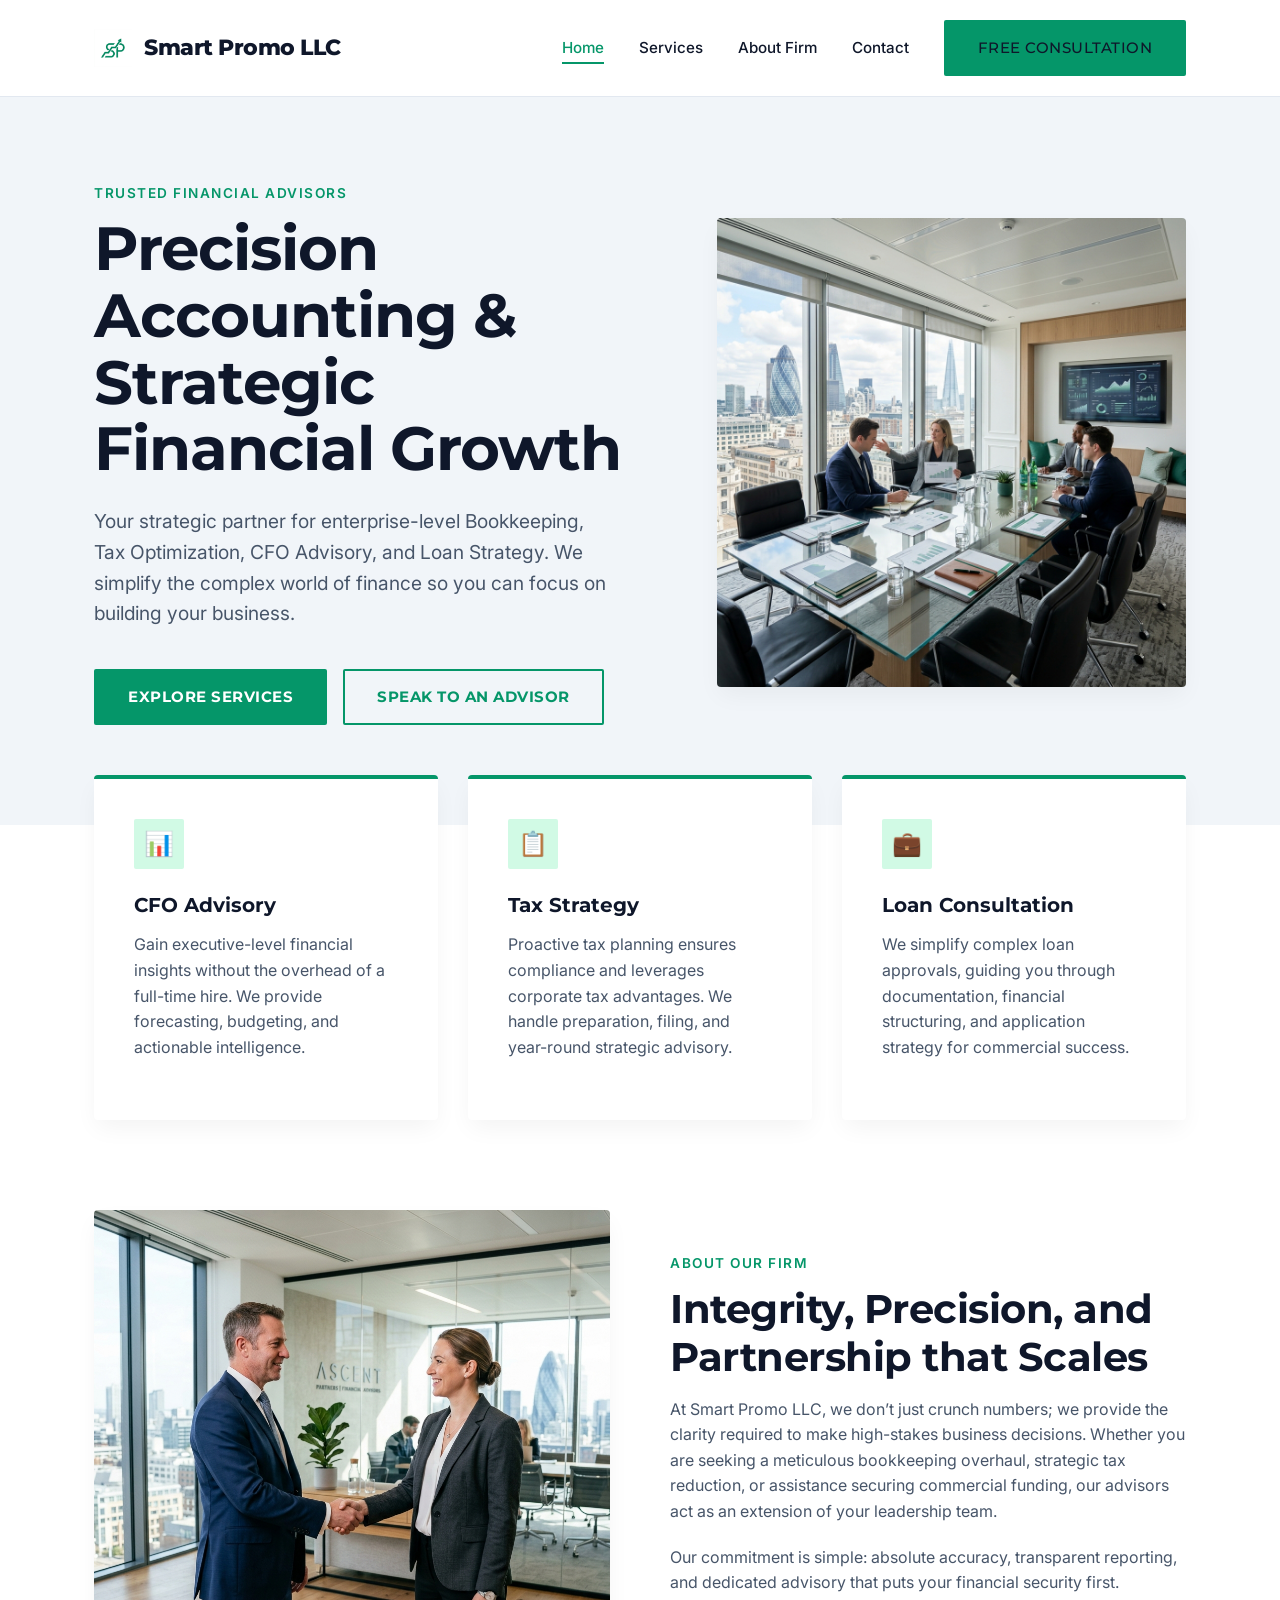
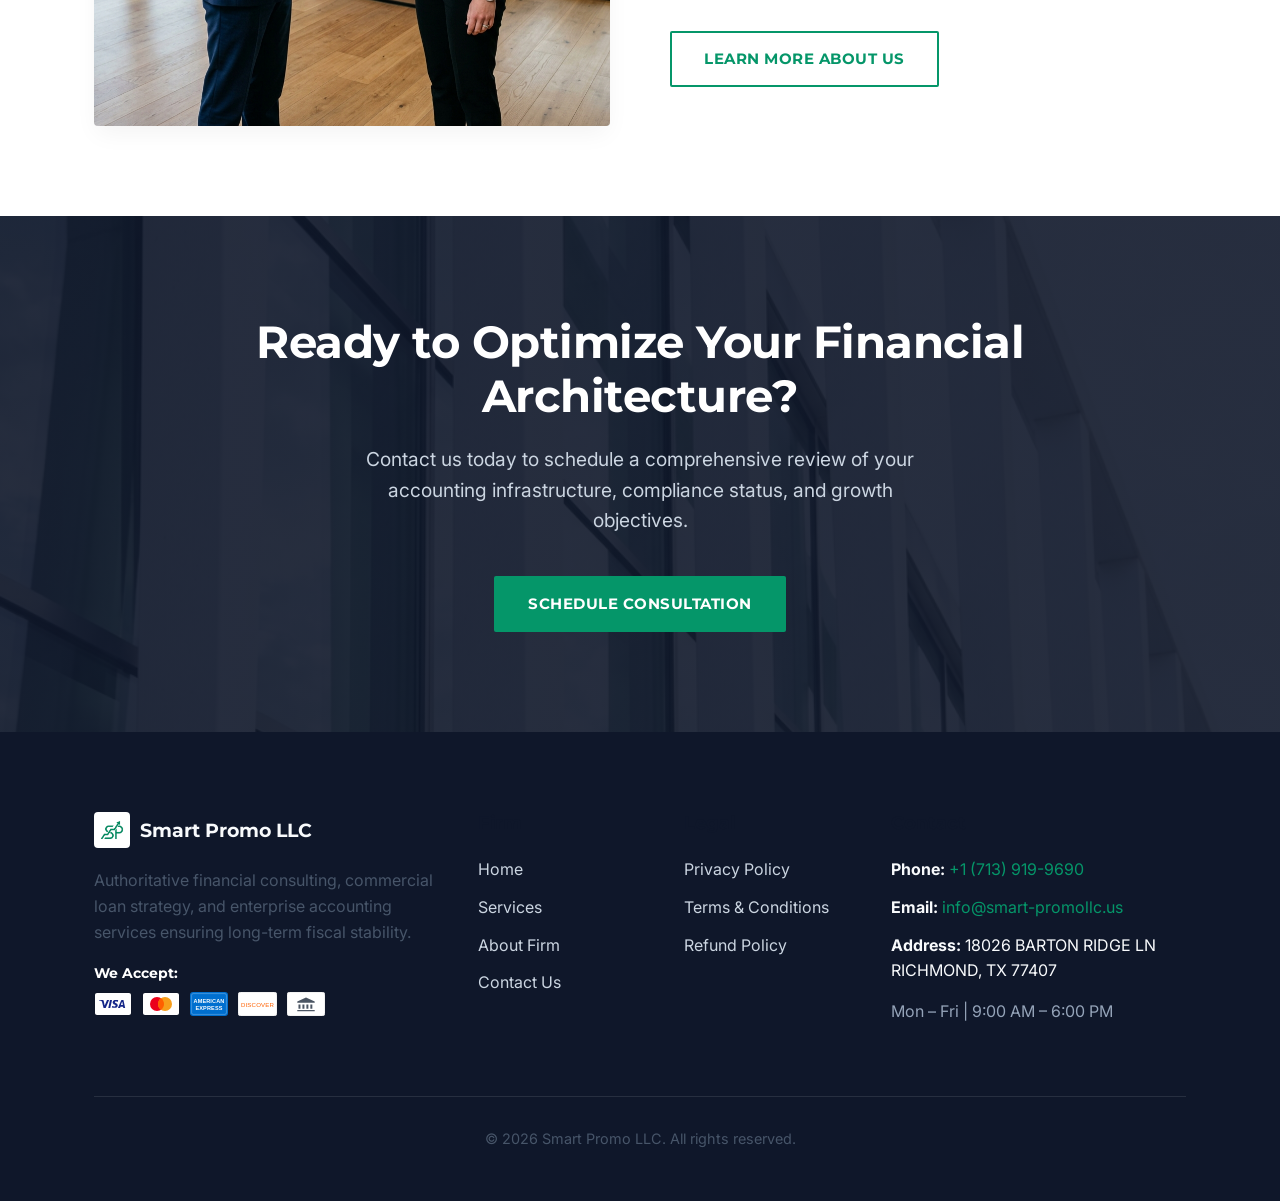
==== commit ec9bb546: "fix: update company phone number to 713-919-9690 Resolves #3" ====
--- a/index.html
+++ b/index.html
@@ -142,7 +142,7 @@
         <div class="footer-col">
           <h4>Contact</h4>
           <ul class="footer-links">
-            <li><strong>Phone:</strong> <a href="tel:+17132269651" style="color:#059669;">+1 (713) 226-9651</a></li>
+            <li><strong>Phone:</strong> <a href="tel:+17139199690" style="color:#059669;">+1 (713) 919-9690</a></li>
             <li><strong>Email:</strong> <a href="mailto:info@smart-promollc.us" style="color:#059669;">info@smart-promollc.us</a></li>
             <li><strong>Address:</strong> 18026 BARTON RIDGE LN RICHMOND, TX 77407</li>
             <li style="margin-top: 15px; color:#94a3b8;">Mon – Fri | 9:00 AM – 6:00 PM</li>
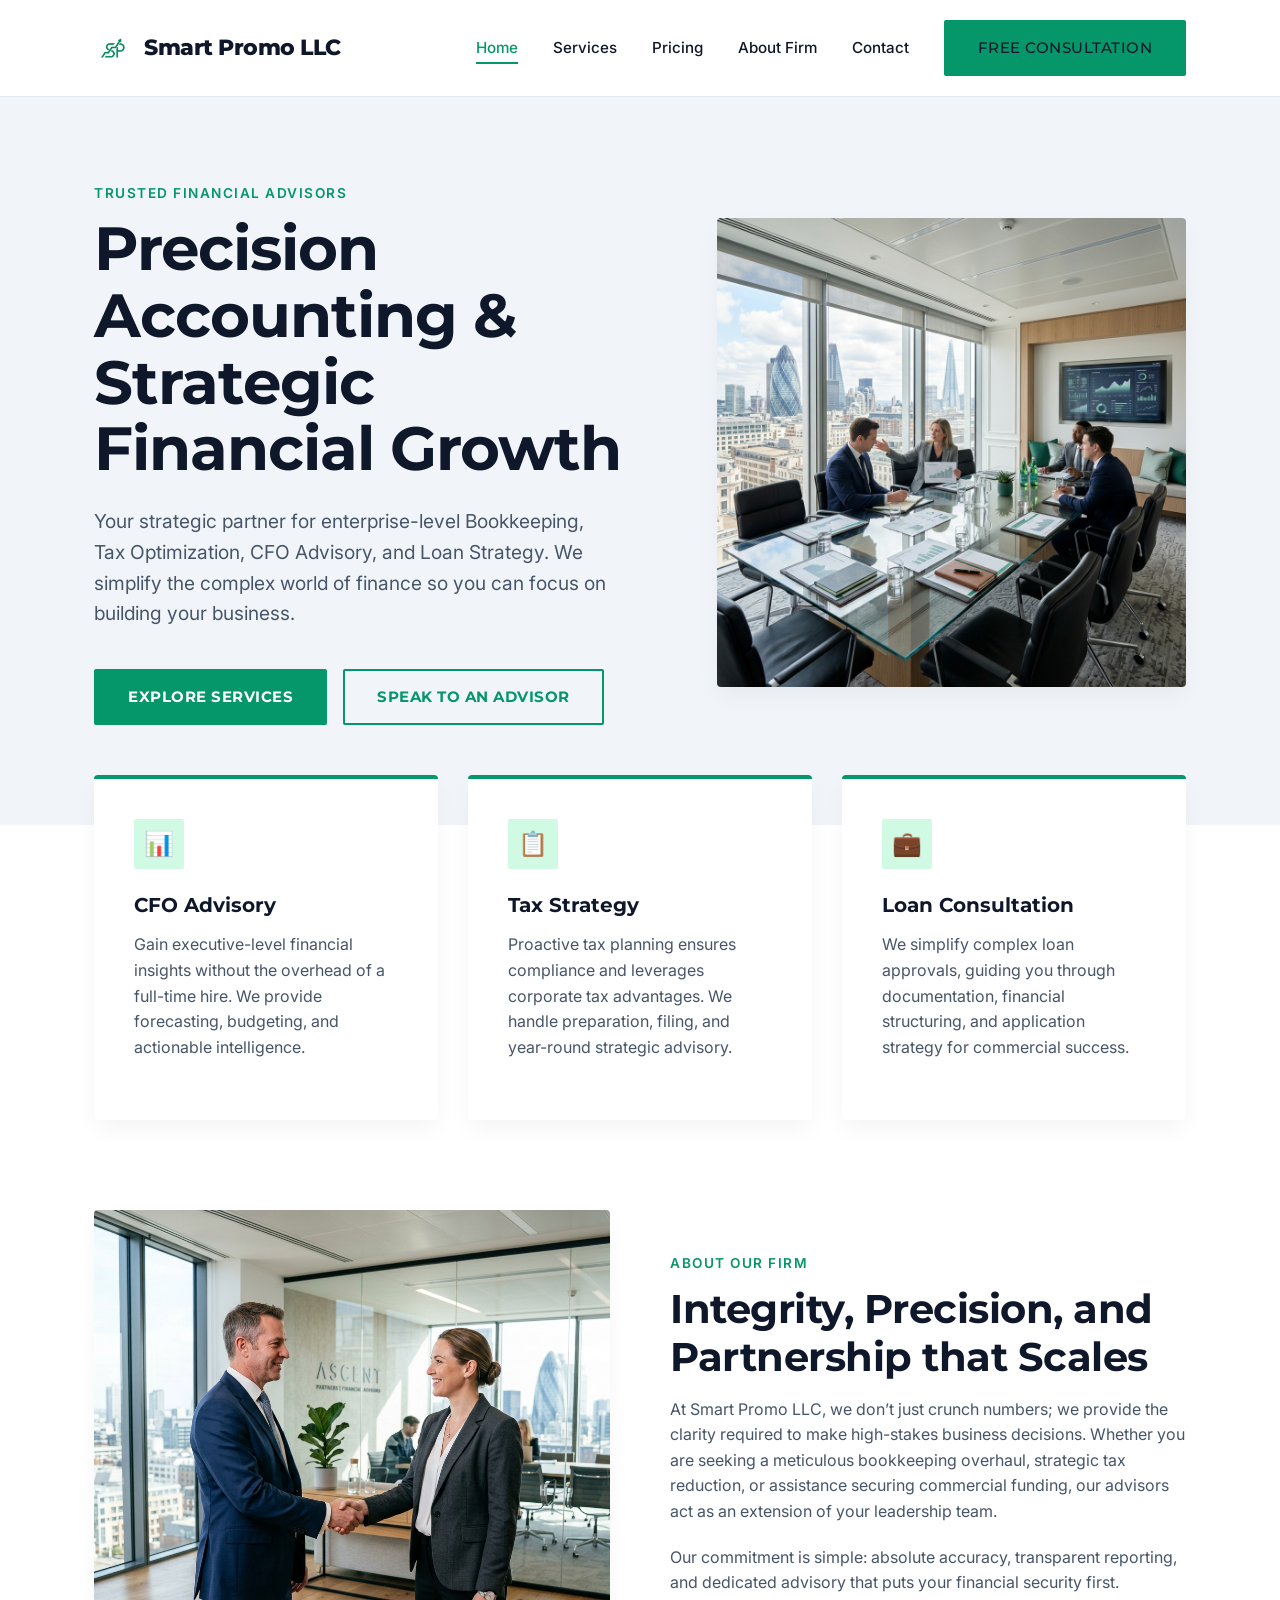
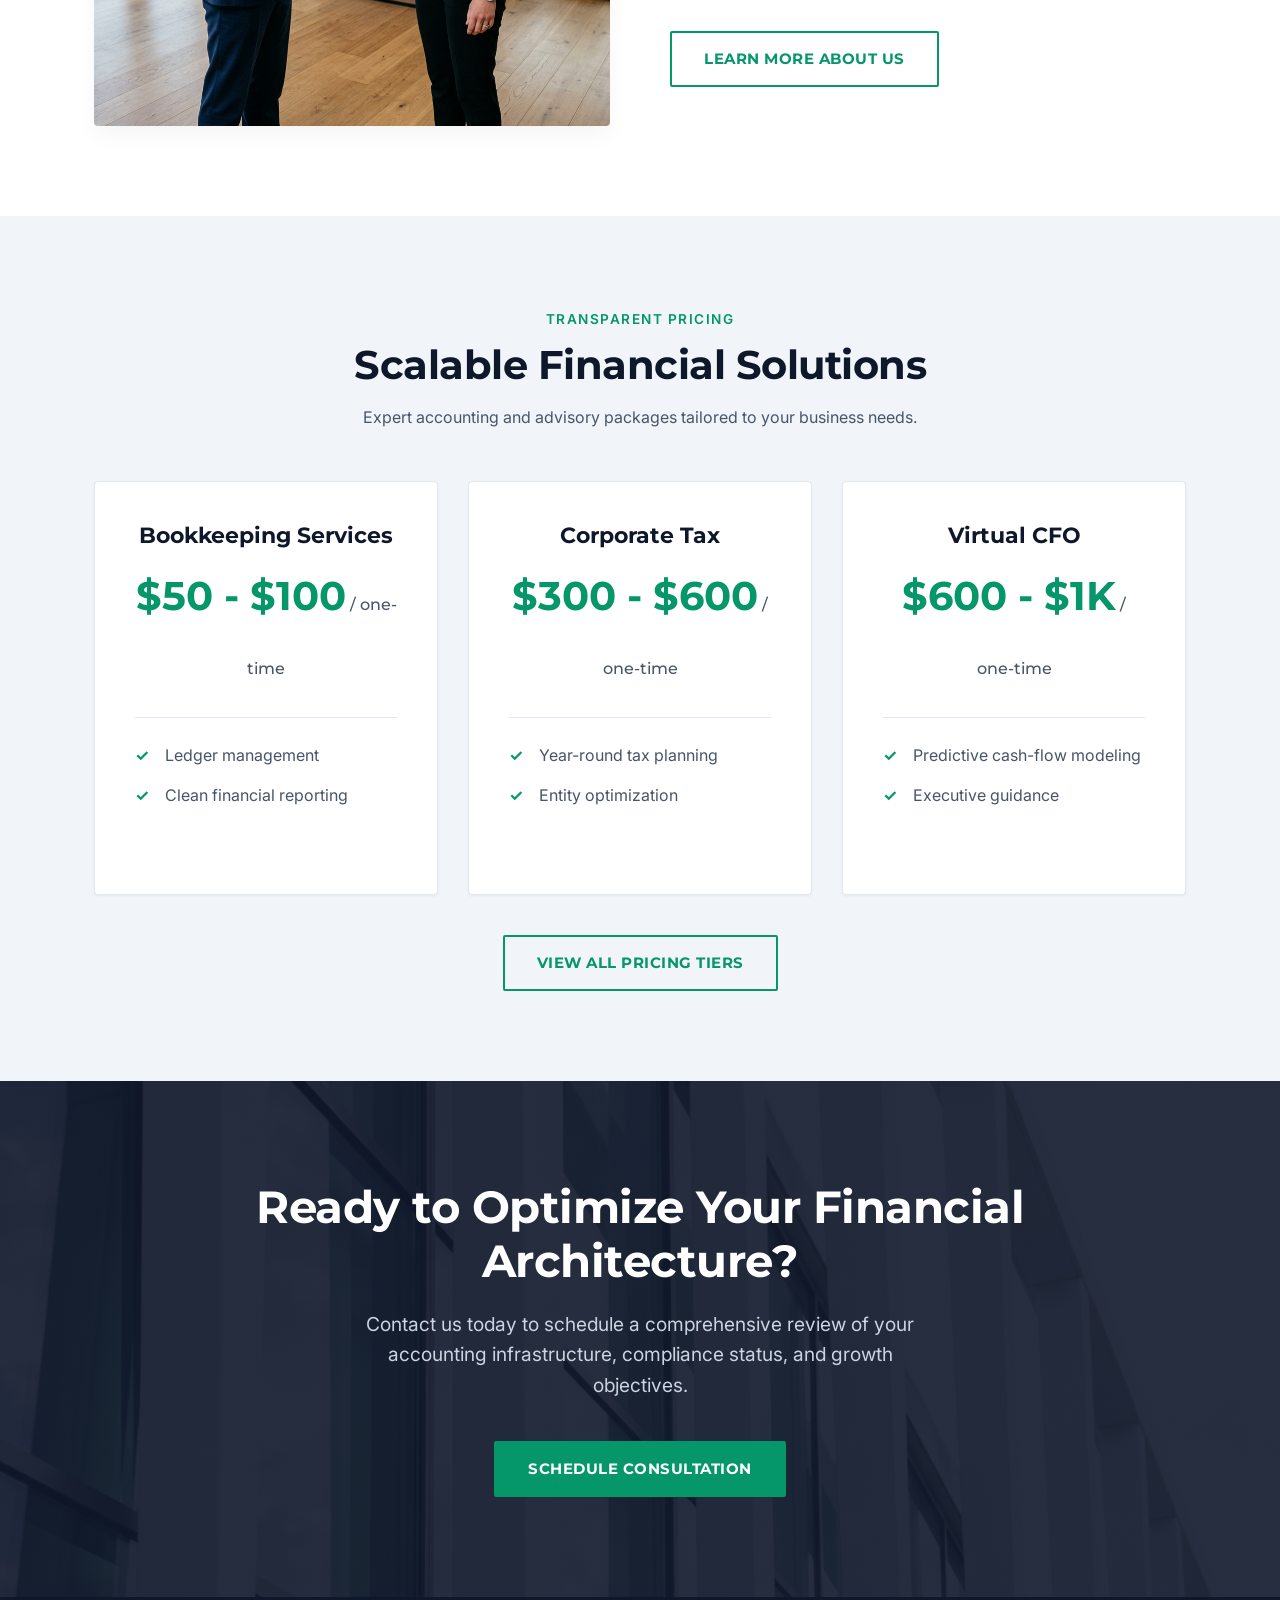
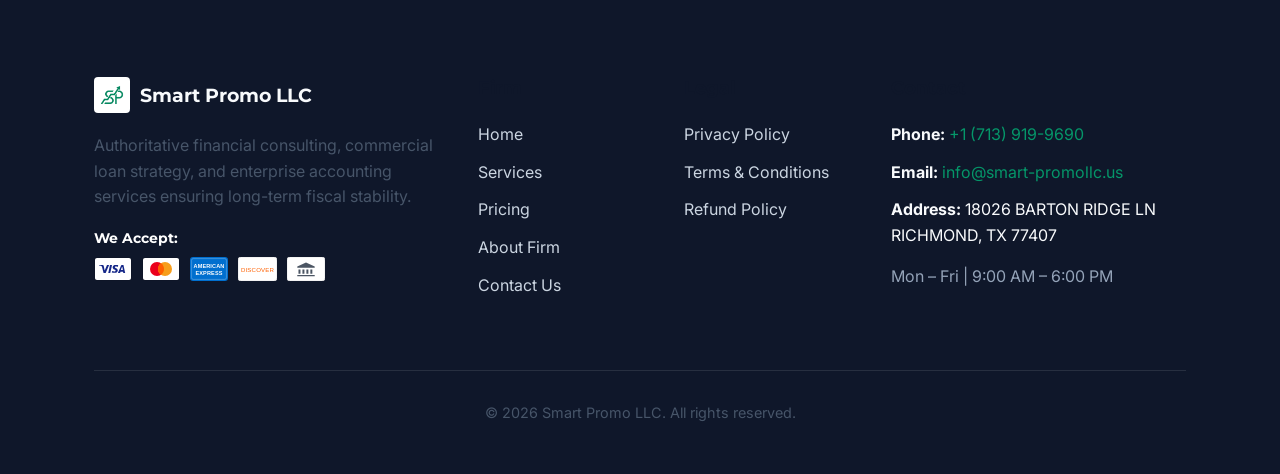
==== commit 2e9229a1: "fix: update all pricing metrics to be one-time instead of monthly" ====
--- a/index.html
+++ b/index.html
@@ -23,6 +23,7 @@
       <nav class="nav-links">
         <a href="index.html">Home</a>
         <a href="services.html">Services</a>
+        <a href="pricing.html">Pricing</a>
         <a href="about.html">About Firm</a>
         <a href="contact.html">Contact</a>
         <a href="contact.html" class="btn btn-primary">Free Consultation</a>
@@ -89,6 +90,52 @@
     </div>
   </section>
 
+  <!-- Condensed Pricing -->
+  <section class="section-padding bg-tertiary">
+    <div class="container">
+      <div class="section-header reveal">
+        <span class="section-tag">Transparent Pricing</span>
+        <h2>Scalable Financial Solutions</h2>
+        <p>Expert accounting and advisory packages tailored to your business needs.</p>
+      </div>
+      <div class="pricing-grid">
+        <div class="pricing-card reveal">
+          <div class="pricing-header">
+            <h3>Bookkeeping Services</h3>
+            <div class="pricing-price">$50 - $100<span> / one-time</span></div>
+          </div>
+          <ul class="pricing-features">
+            <li>Ledger management</li>
+            <li>Clean financial reporting</li>
+          </ul>
+        </div>
+        <div class="pricing-card reveal" style="transition-delay: 0.1s;">
+          <div class="pricing-header">
+            <h3>Corporate Tax</h3>
+            <div class="pricing-price">$300 - $600<span> / one-time</span></div>
+          </div>
+          <ul class="pricing-features">
+            <li>Year-round tax planning</li>
+            <li>Entity optimization</li>
+          </ul>
+        </div>
+        <div class="pricing-card reveal" style="transition-delay: 0.2s;">
+          <div class="pricing-header">
+            <h3>Virtual CFO</h3>
+            <div class="pricing-price">$600 - $1K<span> / one-time</span></div>
+          </div>
+          <ul class="pricing-features">
+            <li>Predictive cash-flow modeling</li>
+            <li>Executive guidance</li>
+          </ul>
+        </div>
+      </div>
+      <div style="text-align: center; margin-top: 40px;" class="reveal">
+        <a href="pricing.html" class="btn btn-outline">View All Pricing Tiers</a>
+      </div>
+    </div>
+  </section>
+
   <!-- CTA -->
   <section class="cta-block">
     <div class="container reveal">
@@ -125,6 +172,7 @@
           <ul class="footer-links">
             <li><a href="index.html">Home</a></li>
             <li><a href="services.html">Services</a></li>
+            <li><a href="pricing.html">Pricing</a></li>
             <li><a href="about.html">About Firm</a></li>
             <li><a href="contact.html">Contact Us</a></li>
           </ul>
--- a/style.css
+++ b/style.css
@@ -648,3 +648,79 @@
     grid-template-columns: 1fr;
   }
 }
+
+/* Pricing Grid */
+.pricing-grid {
+  display: grid;
+  grid-template-columns: repeat(auto-fill, minmax(320px, 1fr));
+  gap: 30px;
+  margin-top: 40px;
+}
+
+.pricing-card {
+  background: var(--bg-primary);
+  border: 1px solid var(--border-color);
+  padding: 40px;
+  border-radius: 4px;
+  box-shadow: var(--shadow-sm);
+  transition: var(--transition);
+  display: flex;
+  flex-direction: column;
+}
+
+.pricing-card:hover {
+  transform: translateY(-5px);
+  box-shadow: var(--shadow-lg);
+  border-color: var(--accent-primary);
+}
+
+.pricing-header {
+  text-align: center;
+  margin-bottom: 25px;
+  padding-bottom: 25px;
+  border-bottom: 1px solid var(--border-color);
+}
+
+.pricing-header h3 {
+  font-size: 1.4rem;
+  margin-bottom: 15px;
+  color: var(--text-main);
+}
+
+.pricing-price {
+  font-size: 2.5rem;
+  font-family: var(--font-heading);
+  font-weight: 700;
+  color: var(--accent-primary);
+}
+
+.pricing-price span {
+  font-size: 1rem;
+  color: var(--text-muted);
+  font-weight: 500;
+}
+
+.pricing-features {
+  list-style: none;
+  margin-bottom: 30px;
+  flex-grow: 1;
+}
+
+.pricing-features li {
+  margin-bottom: 15px;
+  color: var(--text-muted);
+  position: relative;
+  padding-left: 30px;
+}
+
+.pricing-features li::before {
+  content: '✓';
+  position: absolute;
+  left: 0;
+  color: var(--accent-primary);
+  font-weight: bold;
+}
+
+.pricing-card .btn {
+  width: 100%;
+}
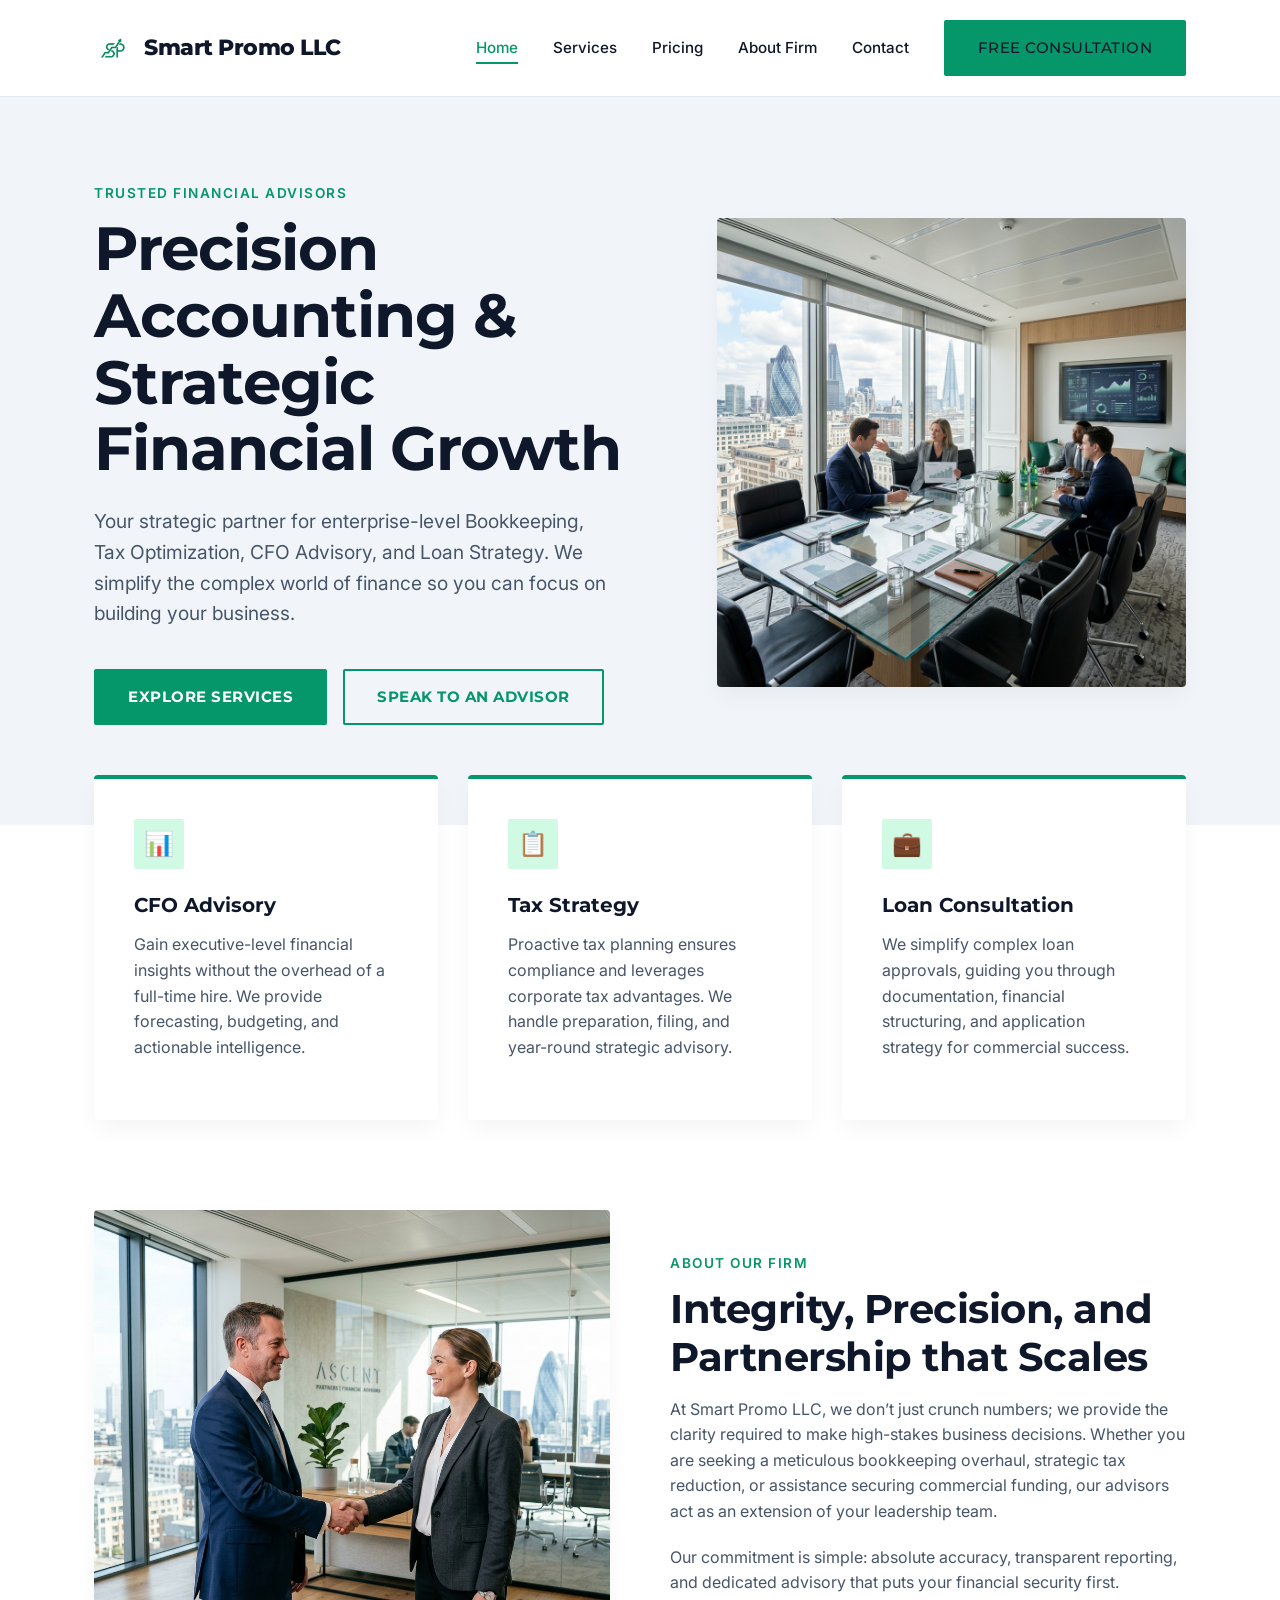
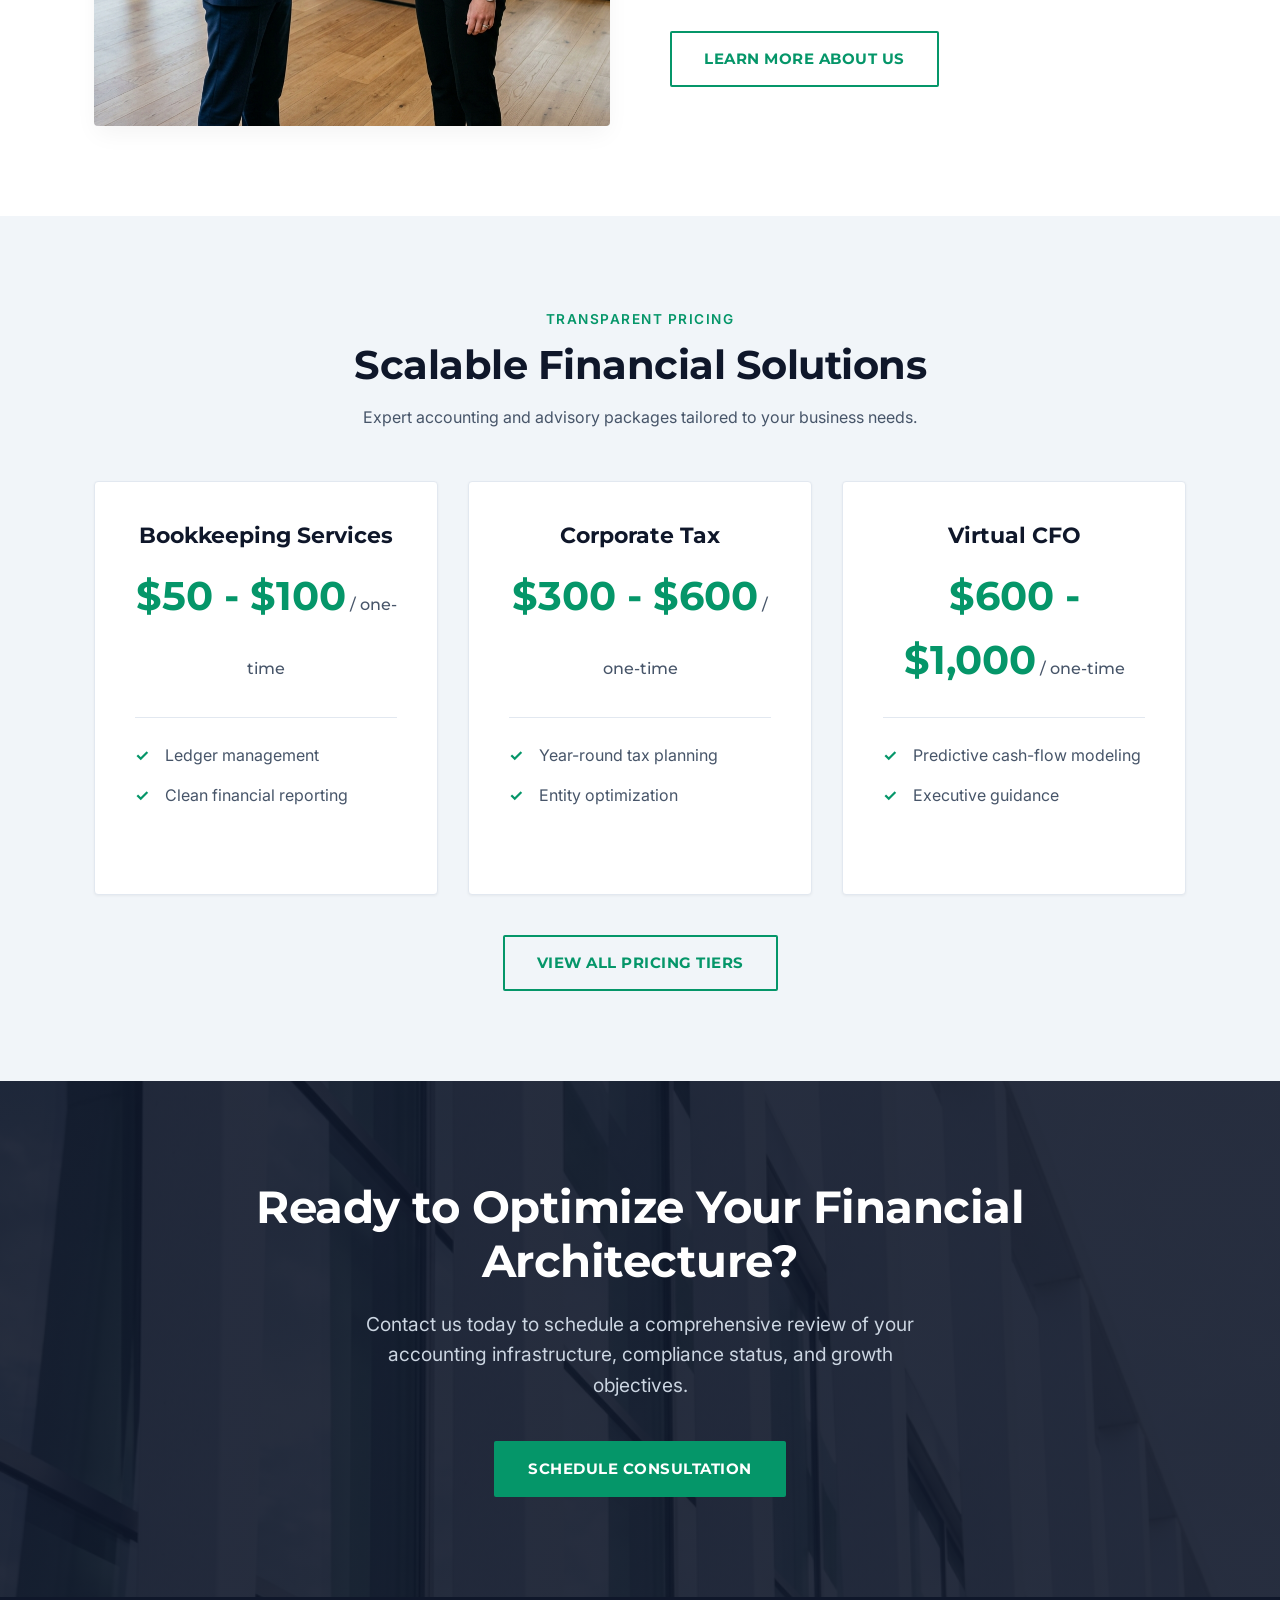
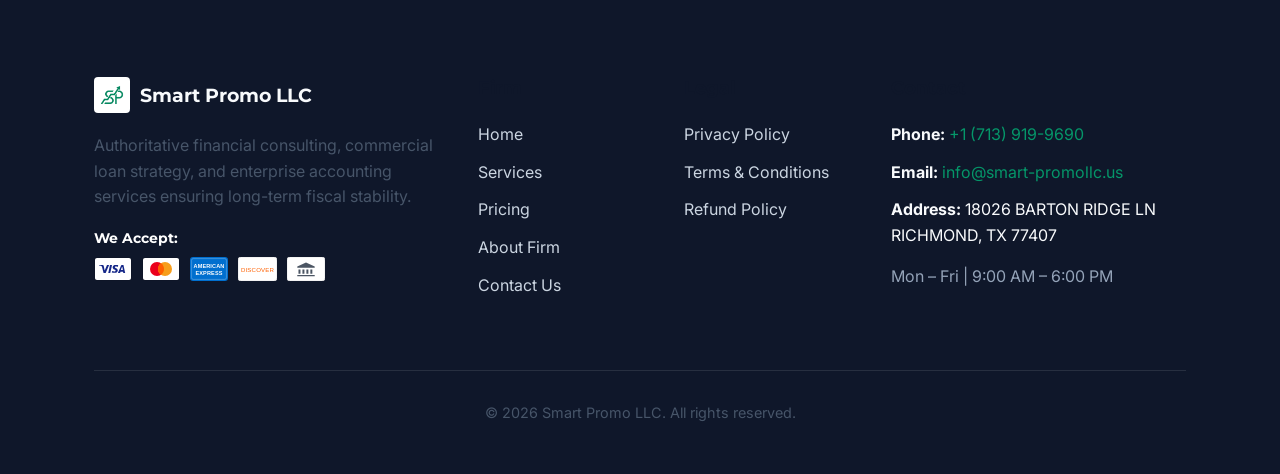
==== commit 81e69e34: "fix: replace 'K' abbreviations with full numbers in pricing" ====
--- a/index.html
+++ b/index.html
@@ -122,7 +122,7 @@
         <div class="pricing-card reveal" style="transition-delay: 0.2s;">
           <div class="pricing-header">
             <h3>Virtual CFO</h3>
-            <div class="pricing-price">$600 - $1K<span> / one-time</span></div>
+            <div class="pricing-price">$600 - $1,000<span> / one-time</span></div>
           </div>
           <ul class="pricing-features">
             <li>Predictive cash-flow modeling</li>
